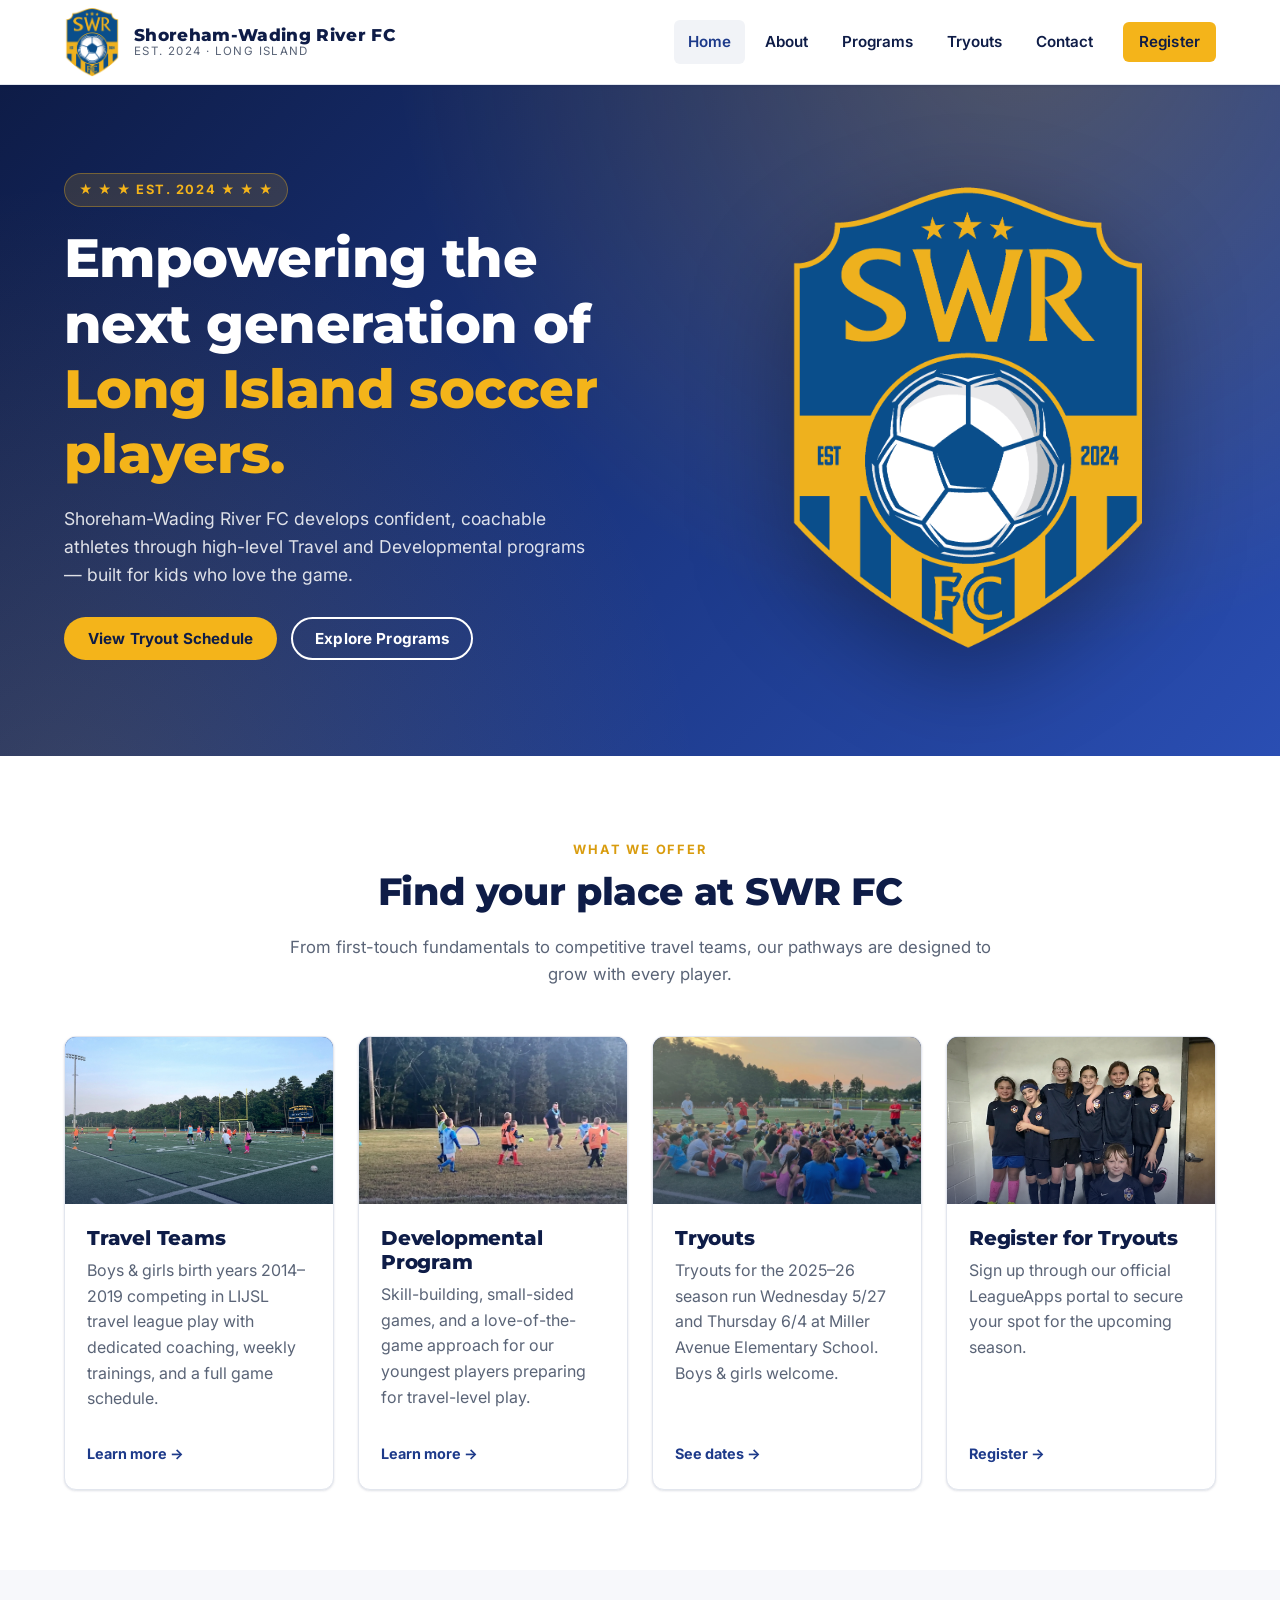
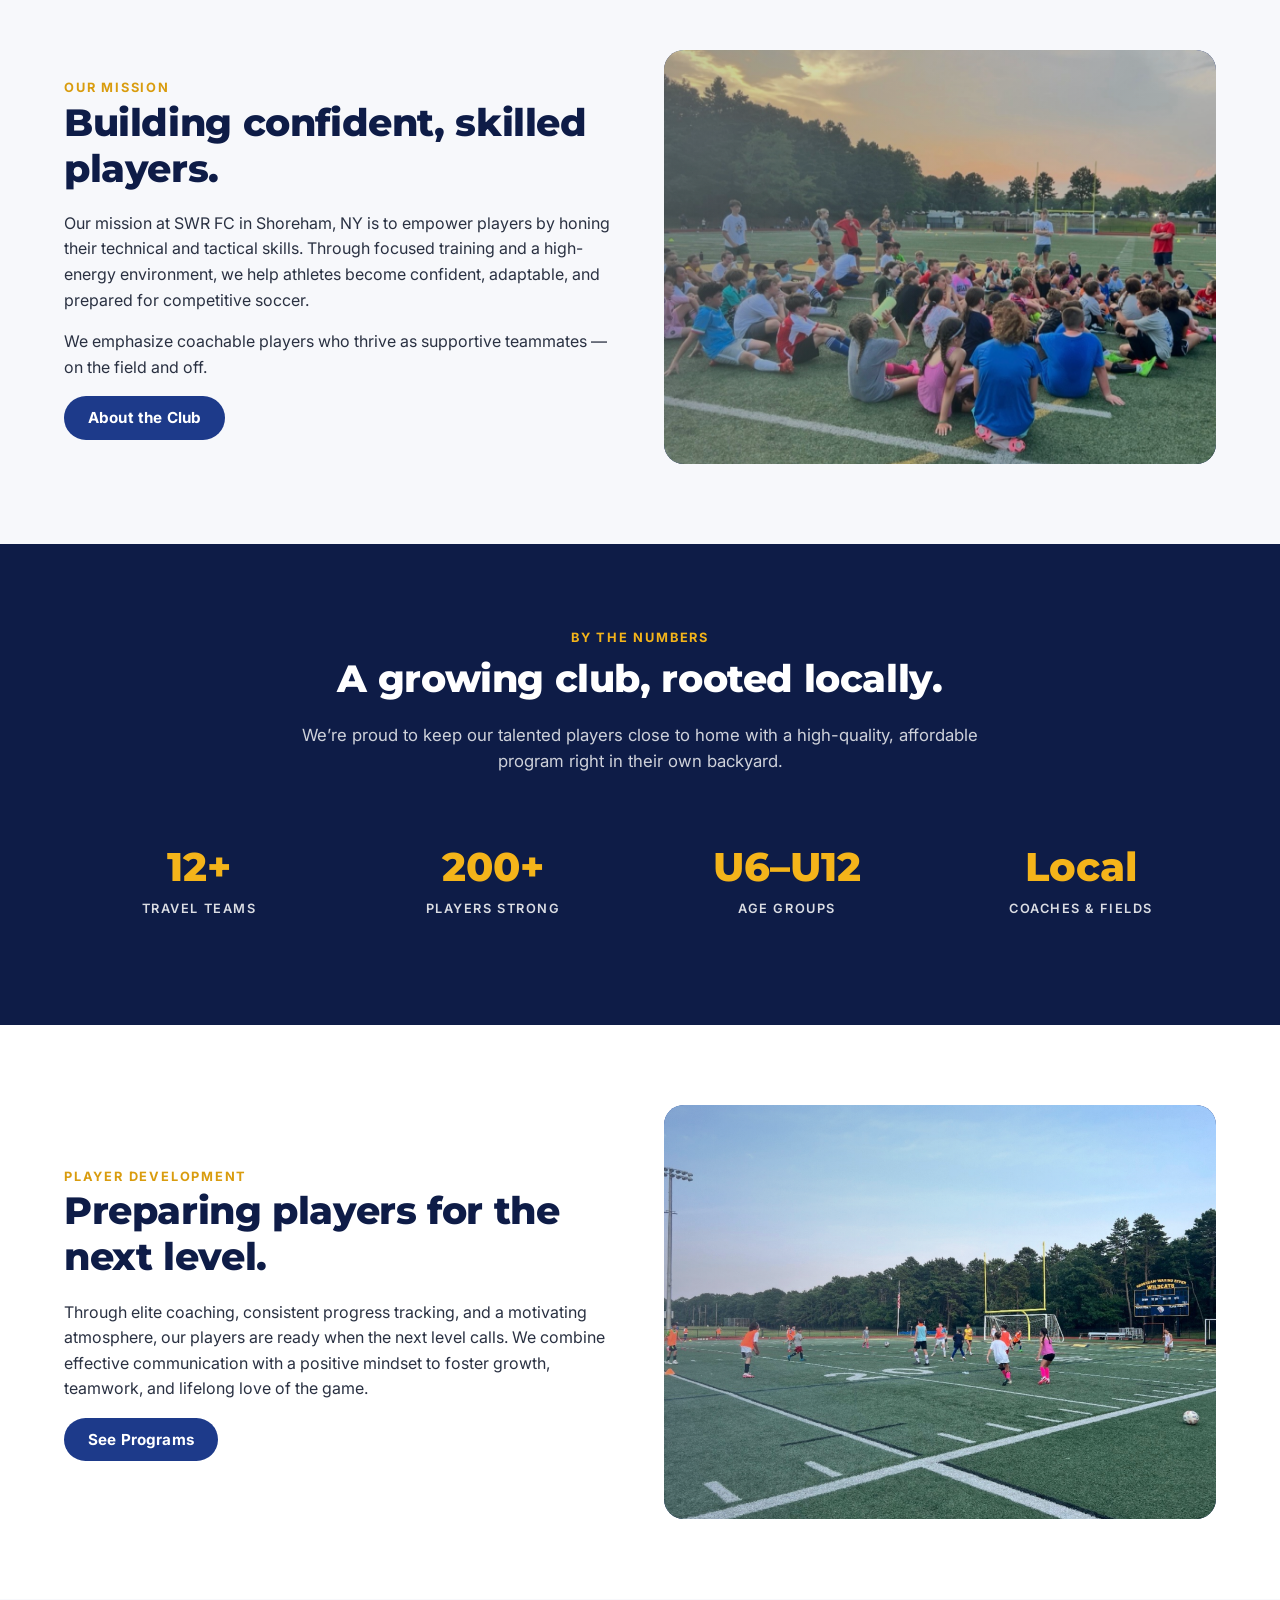
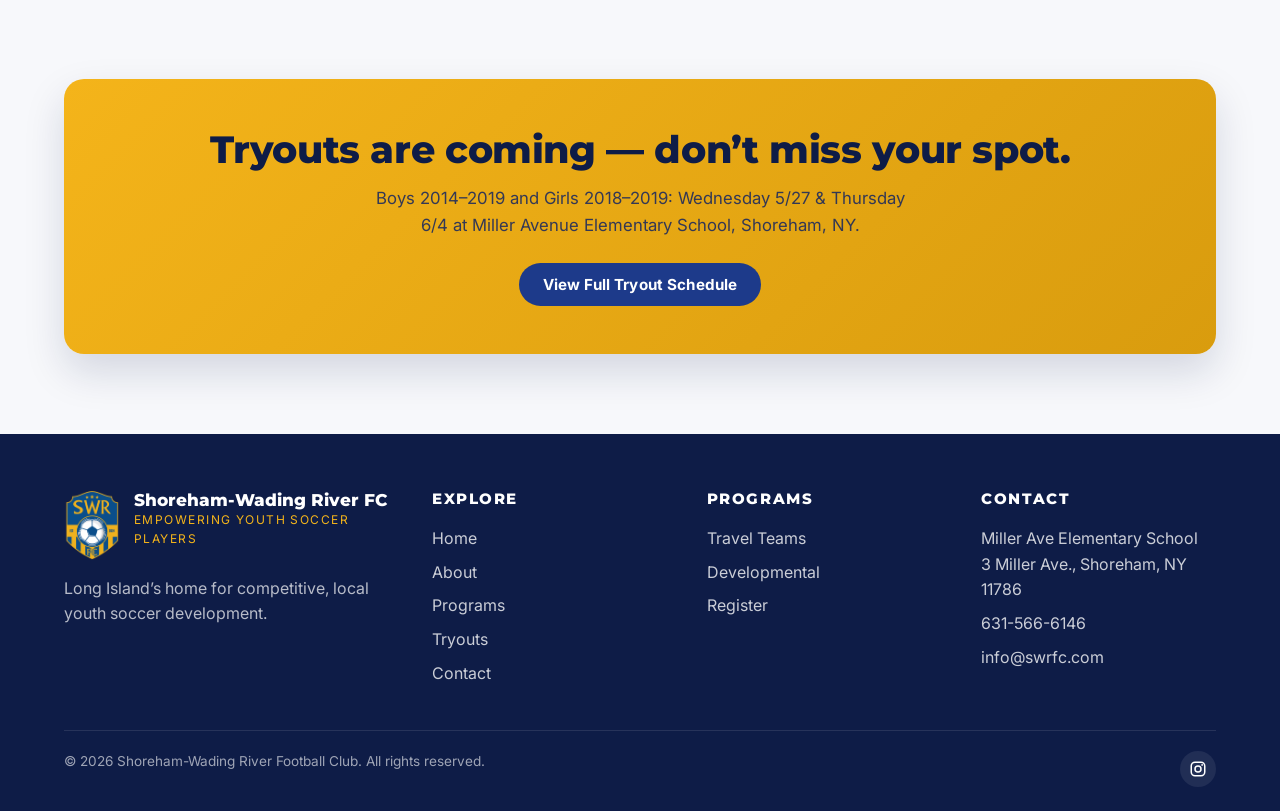
==== index.html @ 180220ec "Initial SWR FC website" ====
<!DOCTYPE html>
<html lang="en">
<head>
  <meta charset="UTF-8" />
  <meta name="viewport" content="width=device-width, initial-scale=1.0" />
  <title>Shoreham-Wading River FC | Long Island Youth Soccer Club</title>
  <meta name="description" content="Shoreham-Wading River Football Club develops travel and developmental youth soccer players on Long Island. Building confident, skilled athletes since 2024." />
  <meta name="theme-color" content="#1d3a8a" />

  <meta property="og:title" content="Shoreham-Wading River Football Club" />
  <meta property="og:description" content="Empowering youth soccer players through Travel and Developmental programs on Long Island." />
  <meta property="og:type" content="website" />
  <meta property="og:url" content="https://swrfc.com/" />
  <meta property="og:image" content="https://swrfc.com/images/swrfclogo.png" />

  <link rel="icon" type="image/png" href="images/swrfclogo.png" />
  <link rel="apple-touch-icon" href="images/swrfclogo.png" />

  <link rel="preconnect" href="https://fonts.googleapis.com" />
  <link rel="preconnect" href="https://fonts.gstatic.com" crossorigin />
  <link href="https://fonts.googleapis.com/css2?family=Inter:wght@400;500;600;700&family=Montserrat:wght@600;700;800&display=swap" rel="stylesheet" />

  <link rel="stylesheet" href="css/styles.css" />
</head>
<body>

  <header class="site-header">
    <div class="container header-inner">
      <a href="index.html" class="brand" aria-label="Shoreham-Wading River FC home">
        <img src="images/swrfclogo.png" alt="SWR FC crest" />
        <span class="brand-text">
          <span class="name">Shoreham-Wading River FC</span>
          <span class="tagline">Est. 2024 · Long Island</span>
        </span>
      </a>

      <button class="menu-toggle" aria-label="Toggle menu" aria-expanded="false" aria-controls="primary-nav">
        <svg viewBox="0 0 24 24" fill="none" stroke="currentColor" stroke-width="2.2" stroke-linecap="round"><path d="M4 6h16M4 12h16M4 18h16" /></svg>
      </button>

      <nav class="nav" id="primary-nav" aria-label="Primary">
        <a href="index.html">Home</a>
        <a href="about.html">About</a>
        <a href="programs.html">Programs</a>
        <a href="tryouts.html">Tryouts</a>
        <a href="contact.html">Contact</a>
        <a class="btn btn-primary" href="tryouts.html">Register</a>
      </nav>
    </div>
  </header>

  <main>

    <!-- HERO -->
    <section class="hero">
      <div class="container">
        <div class="hero-copy">
          <span class="hero-eyebrow">★ ★ ★  Est. 2024  ★ ★ ★</span>
          <h1>Empowering the next generation of <span>Long Island soccer players.</span></h1>
          <p class="lead">
            Shoreham-Wading River FC develops confident, coachable athletes through high-level Travel and Developmental programs &mdash; built for kids who love the game.
          </p>
          <div class="hero-cta">
            <a class="btn btn-primary" href="tryouts.html">View Tryout Schedule</a>
            <a class="btn btn-outline" href="programs.html">Explore Programs</a>
          </div>
        </div>
        <div class="hero-art">
          <img src="images/swrfclogo.png" alt="SWR FC crest" />
        </div>
      </div>
    </section>

    <!-- PROGRAM CARDS (futsal631-style category grid) -->
    <section class="section">
      <div class="container">
        <div class="section-head">
          <span class="eyebrow">What We Offer</span>
          <h2>Find your place at SWR FC</h2>
          <p>From first-touch fundamentals to competitive travel teams, our pathways are designed to grow with every player.</p>
        </div>

        <div class="cards">
          <article class="card">
            <a class="card-link" href="programs.html#travel">
              <div class="card-media card-media--photo">
                <span class="badge">Competitive</span>
                <img src="images/training_example.png" alt="SWR FC travel team scrimmage" />
              </div>
              <div class="card-body">
                <h3>Travel Teams</h3>
                <p>Boys &amp; girls birth years 2014–2019 competing in LIJSL travel league play with dedicated coaching, weekly trainings, and a full game schedule.</p>
                <span class="more">Learn more →</span>
              </div>
            </a>
          </article>

          <article class="card">
            <a class="card-link" href="programs.html#developmental">
              <div class="card-media card-media--photo">
                <span class="badge">Foundations</span>
                <img src="images/developmental_practice.png" alt="SWR FC young players practicing with their coach" />
              </div>
              <div class="card-body">
                <h3>Developmental Program</h3>
                <p>Skill-building, small-sided games, and a love-of-the-game approach for our youngest players preparing for travel-level play.</p>
                <span class="more">Learn more →</span>
              </div>
            </a>
          </article>

          <article class="card">
            <a class="card-link" href="tryouts.html">
              <div class="card-media card-media--photo">
                <span class="badge">2025–26</span>
                <img src="images/boys_travel.png" alt="SWR FC players gathered on the field at sunset" />
              </div>
              <div class="card-body">
                <h3>Tryouts</h3>
                <p>Tryouts for the 2025–26 season run Wednesday 5/27 and Thursday 6/4 at Miller Avenue Elementary School. Boys &amp; girls welcome.</p>
                <span class="more">See dates →</span>
              </div>
            </a>
          </article>

          <article class="card">
            <a class="card-link" href="tryouts.html">
              <div class="card-media card-media--photo">
                <span class="badge">Open Now</span>
                <img src="images/girls_travel.png" alt="SWR FC girls travel team" />
              </div>
              <div class="card-body">
                <h3>Register for Tryouts</h3>
                <p>Sign up through our official LeagueApps portal to secure your spot for the upcoming season.</p>
                <span class="more">Register →</span>
              </div>
            </a>
          </article>
        </div>
      </div>
    </section>

    <!-- MISSION -->
    <section class="section section--muted">
      <div class="container">
        <div class="split">
          <div>
            <span class="eyebrow" style="color: var(--gold-dark); font-weight: 700; letter-spacing: .14em; text-transform: uppercase; font-size: .8rem;">Our Mission</span>
            <h2>Building confident, skilled players.</h2>
            <p>
              Our mission at SWR FC in Shoreham, NY is to empower players by honing their technical and tactical skills. Through focused training and a high-energy environment, we help athletes become confident, adaptable, and prepared for competitive soccer.
            </p>
            <p>
              We emphasize coachable players who thrive as supportive teammates &mdash; on the field and off.
            </p>
            <a href="about.html" class="btn btn-secondary">About the Club</a>
          </div>
          <div class="split-figure split-figure--photo">
            <img src="images/boys_travel.png" alt="SWR FC players gathered for a team talk at sunset" />
          </div>
        </div>
      </div>
    </section>

    <!-- STATS BAND -->
    <section class="section section--dark">
      <div class="container">
        <div class="section-head">
          <span class="eyebrow">By the Numbers</span>
          <h2>A growing club, rooted locally.</h2>
          <p>We&rsquo;re proud to keep our talented players close to home with a high-quality, affordable program right in their own backyard.</p>
        </div>
        <div class="stats">
          <div class="stat"><span class="num">12+</span><span class="label">Travel Teams</span></div>
          <div class="stat"><span class="num">200+</span><span class="label">Players Strong</span></div>
          <div class="stat"><span class="num">U6–U12</span><span class="label">Age Groups</span></div>
          <div class="stat"><span class="num">Local</span><span class="label">Coaches &amp; Fields</span></div>
        </div>
      </div>
    </section>

    <!-- PREP / NEXT LEVEL -->
    <section class="section">
      <div class="container">
        <div class="split split--reverse">
          <div class="split-figure split-figure--photo">
            <img src="images/training_example.png" alt="SWR FC training session on the turf field" />
          </div>
          <div>
            <span class="eyebrow" style="color: var(--gold-dark); font-weight: 700; letter-spacing: .14em; text-transform: uppercase; font-size: .8rem;">Player Development</span>
            <h2>Preparing players for the next level.</h2>
            <p>
              Through elite coaching, consistent progress tracking, and a motivating atmosphere, our players are ready when the next level calls. We combine effective communication with a positive mindset to foster growth, teamwork, and lifelong love of the game.
            </p>
            <a href="programs.html" class="btn btn-secondary">See Programs</a>
          </div>
        </div>
      </div>
    </section>

    <!-- CTA BANNER -->
    <section class="section section--muted">
      <div class="container">
        <div class="cta-banner">
          <h2>Tryouts are coming &mdash; don&rsquo;t miss your spot.</h2>
          <p>Boys 2014–2019 and Girls 2018–2019: Wednesday 5/27 &amp; Thursday 6/4 at Miller Avenue Elementary School, Shoreham, NY.</p>
          <a href="tryouts.html" class="btn btn-secondary">View Full Tryout Schedule</a>
        </div>
      </div>
    </section>

  </main>

  <!-- FOOTER -->
  <footer class="site-footer">
    <div class="container">
      <div class="footer-grid">
        <div>
          <div class="footer-brand">
            <img src="images/swrfclogo.png" alt="SWR FC crest" />
            <div>
              <div class="name">Shoreham-Wading River FC</div>
              <div class="tagline">Empowering Youth Soccer Players</div>
            </div>
          </div>
          <p style="color: rgba(255,255,255,.7);">Long Island&rsquo;s home for competitive, local youth soccer development.</p>
        </div>

        <div>
          <h4>Explore</h4>
          <ul>
            <li><a href="index.html">Home</a></li>
            <li><a href="about.html">About</a></li>
            <li><a href="programs.html">Programs</a></li>
            <li><a href="tryouts.html">Tryouts</a></li>
            <li><a href="contact.html">Contact</a></li>
          </ul>
        </div>

        <div>
          <h4>Programs</h4>
          <ul>
            <li><a href="programs.html#travel">Travel Teams</a></li>
            <li><a href="programs.html#developmental">Developmental</a></li>
            <li><a href="tryouts.html">Register</a></li>
          </ul>
        </div>

        <div>
          <h4>Contact</h4>
          <ul>
            <li>Miller Ave Elementary School<br/>3 Miller Ave., Shoreham, NY 11786</li>
            <li><a href="tel:6315666146">631-566-6146</a></li>
            <li><a href="mailto:info@swrfc.com">info@swrfc.com</a></li>
          </ul>
        </div>
      </div>

      <div class="footer-bottom">
        <div>&copy; <span id="year">2025</span> Shoreham-Wading River Football Club. All rights reserved.</div>
        <div class="social-links">
          <a href="https://www.instagram.com/lifitnessandtraining" aria-label="Instagram" target="_blank" rel="noopener">
            <svg width="18" height="18" viewBox="0 0 24 24" fill="none" stroke="currentColor" stroke-width="2"><rect x="3" y="3" width="18" height="18" rx="5"/><circle cx="12" cy="12" r="4"/><circle cx="17.5" cy="6.5" r="1.2" fill="currentColor" stroke="none"/></svg>
          </a>
        </div>
      </div>
    </div>
  </footer>

  <script src="js/main.js"></script>
  <script>document.getElementById('year').textContent = new Date().getFullYear();</script>
</body>
</html>
---- css/styles.css ----
/* ==========================================================================
   SWR FC — Stylesheet
   Color palette pulled from club crest:
   - Navy: #1d3a8a
   - Gold: #f4b41a
   ========================================================================== */

:root {
  --navy: #1d3a8a;
  --navy-dark: #142560;
  --navy-deep: #0e1c47;
  --gold: #f4b41a;
  --gold-dark: #d99c0e;
  --white: #ffffff;
  --offwhite: #f7f8fb;
  --gray-100: #f1f3f7;
  --gray-200: #e2e6ee;
  --gray-400: #9aa3b2;
  --gray-600: #5a6477;
  --gray-800: #2a3142;
  --text: #1c2333;

  --radius-sm: 6px;
  --radius: 12px;
  --radius-lg: 20px;

  --shadow-sm: 0 1px 2px rgba(14, 28, 71, 0.06), 0 1px 3px rgba(14, 28, 71, 0.08);
  --shadow: 0 6px 18px rgba(14, 28, 71, 0.08), 0 2px 6px rgba(14, 28, 71, 0.05);
  --shadow-lg: 0 18px 40px rgba(14, 28, 71, 0.15);

  --container: 1200px;
  --header-h: 84px;

  --font-sans: 'Inter', 'Segoe UI', -apple-system, BlinkMacSystemFont, Roboto, Helvetica, Arial, sans-serif;
  --font-display: 'Montserrat', 'Inter', 'Segoe UI', sans-serif;
}

/* Reset */
*, *::before, *::after { box-sizing: border-box; }
html { -webkit-text-size-adjust: 100%; scroll-behavior: smooth; }
body {
  margin: 0;
  font-family: var(--font-sans);
  font-size: 16px;
  line-height: 1.6;
  color: var(--text);
  background: var(--white);
  -webkit-font-smoothing: antialiased;
  -moz-osx-font-smoothing: grayscale;
}
img { max-width: 100%; height: auto; display: block; }
a { color: var(--navy); text-decoration: none; transition: color .15s ease; }
a:hover { color: var(--gold-dark); }
button { font: inherit; cursor: pointer; }

h1, h2, h3, h4 {
  font-family: var(--font-display);
  color: var(--navy-deep);
  line-height: 1.2;
  margin: 0 0 .5em;
  font-weight: 800;
  letter-spacing: -.01em;
}
h1 { font-size: clamp(2rem, 4.6vw, 3.4rem); }
h2 { font-size: clamp(1.6rem, 3.2vw, 2.4rem); }
h3 { font-size: 1.25rem; }
p  { margin: 0 0 1em; color: var(--gray-800); }

.container {
  width: 100%;
  max-width: var(--container);
  margin: 0 auto;
  padding: 0 24px;
}

/* ==========================================================================
   Header / nav
   ========================================================================== */
.site-header {
  position: sticky;
  top: 0;
  z-index: 50;
  background: var(--white);
  border-bottom: 1px solid var(--gray-200);
  box-shadow: var(--shadow-sm);
}
.header-inner {
  display: flex;
  align-items: center;
  justify-content: space-between;
  height: var(--header-h);
  gap: 24px;
}
.brand {
  display: flex;
  align-items: center;
  gap: 14px;
  text-decoration: none;
  color: var(--navy-deep);
}
.brand img { width: 56px; height: auto; }
.brand-text { display: flex; flex-direction: column; line-height: 1.1; }
.brand-text .name { font-family: var(--font-display); font-weight: 800; font-size: 1.05rem; color: var(--navy-deep); letter-spacing: .02em; }
.brand-text .tagline { font-size: .72rem; color: var(--gray-600); text-transform: uppercase; letter-spacing: .12em; }

.nav {
  display: flex;
  align-items: center;
  gap: 6px;
}
.nav a {
  display: inline-flex;
  align-items: center;
  padding: 10px 14px;
  font-weight: 600;
  font-size: .95rem;
  color: var(--navy-deep);
  border-radius: var(--radius-sm);
  transition: background .15s ease, color .15s ease;
}
.nav a:hover, .nav a.active { background: var(--gray-100); color: var(--navy); }
.nav .btn { margin-left: 10px; }

.menu-toggle {
  display: none;
  background: transparent;
  border: 0;
  width: 44px;
  height: 44px;
  align-items: center;
  justify-content: center;
  color: var(--navy-deep);
}
.menu-toggle svg { width: 26px; height: 26px; }

@media (max-width: 900px) {
  .nav {
    position: fixed;
    inset: var(--header-h) 0 auto 0;
    flex-direction: column;
    align-items: stretch;
    gap: 0;
    background: var(--white);
    border-bottom: 1px solid var(--gray-200);
    padding: 8px 16px 18px;
    transform: translateY(-110%);
    transition: transform .25s ease;
    box-shadow: var(--shadow);
  }
  .nav.open { transform: translateY(0); }
  .nav a { padding: 14px 12px; border-radius: 8px; }
  .nav a + a { border-top: 1px solid var(--gray-100); }
  .nav .btn { margin: 12px 0 0; text-align: center; justify-content: center; }
  .menu-toggle { display: inline-flex; }
}

/* ==========================================================================
   Buttons
   ========================================================================== */
.btn {
  display: inline-flex;
  align-items: center;
  justify-content: center;
  gap: 8px;
  padding: 12px 22px;
  border-radius: 999px;
  font-weight: 700;
  font-size: .95rem;
  letter-spacing: .01em;
  text-decoration: none;
  border: 2px solid transparent;
  transition: transform .15s ease, background .15s ease, color .15s ease, border-color .15s ease, box-shadow .15s ease;
  cursor: pointer;
  line-height: 1;
}
.btn-primary { background: var(--gold); color: var(--navy-deep); }
.btn-primary:hover { background: var(--gold-dark); color: var(--navy-deep); transform: translateY(-1px); box-shadow: var(--shadow); }
.btn-secondary { background: var(--navy); color: var(--white); }
.btn-secondary:hover { background: var(--navy-dark); color: var(--white); transform: translateY(-1px); box-shadow: var(--shadow); }
.btn-outline { border-color: var(--white); color: var(--white); background: transparent; }
.btn-outline:hover { background: var(--white); color: var(--navy-deep); }
.btn-ghost { background: transparent; color: var(--navy); border-color: var(--gray-200); }
.btn-ghost:hover { border-color: var(--navy); }

/* ==========================================================================
   Hero
   ========================================================================== */
.hero {
  position: relative;
  background: linear-gradient(135deg, var(--navy-deep) 0%, var(--navy) 60%, #2a4eb3 100%);
  color: var(--white);
  overflow: hidden;
  padding: 88px 0 96px;
  isolation: isolate;
}
.hero::before {
  content: "";
  position: absolute;
  inset: 0;
  background:
    radial-gradient(circle at 80% -10%, rgba(244, 180, 26, .25), transparent 50%),
    radial-gradient(circle at 5% 110%, rgba(244, 180, 26, .15), transparent 45%);
  pointer-events: none;
  z-index: -1;
}
.hero .container { position: relative; display: grid; grid-template-columns: 1.2fr 1fr; gap: 56px; align-items: center; }
.hero-eyebrow {
  display: inline-flex;
  align-items: center;
  gap: 8px;
  padding: 6px 14px;
  background: rgba(244, 180, 26, .15);
  color: var(--gold);
  border: 1px solid rgba(244, 180, 26, .35);
  border-radius: 999px;
  font-size: .8rem;
  font-weight: 700;
  letter-spacing: .12em;
  text-transform: uppercase;
  margin-bottom: 18px;
}
.hero h1 { color: var(--white); margin-bottom: 18px; }
.hero h1 span { color: var(--gold); }
.hero p.lead { color: rgba(255,255,255,.85); font-size: 1.1rem; max-width: 540px; margin-bottom: 28px; }
.hero-cta { display: flex; gap: 14px; flex-wrap: wrap; }
.hero-art {
  display: flex;
  align-items: center;
  justify-content: center;
}
.hero-art img {
  width: 100%;
  max-width: 380px;
  filter: drop-shadow(0 30px 50px rgba(0,0,0,.35));
  animation: float 6s ease-in-out infinite;
}
@keyframes float { 0%,100% { transform: translateY(-6px); } 50% { transform: translateY(8px); } }

@media (max-width: 800px) {
  .hero { padding: 64px 0 72px; }
  .hero .container { grid-template-columns: 1fr; text-align: center; gap: 32px; }
  .hero-cta { justify-content: center; }
  .hero p.lead { margin-left: auto; margin-right: auto; }
  .hero-art img { max-width: 240px; margin: 0 auto; }
}

/* ==========================================================================
   Sections + utility
   ========================================================================== */
.section { padding: 80px 0; }
.section--muted { background: var(--offwhite); }
.section--dark { background: var(--navy-deep); color: var(--white); }
.section--dark h2, .section--dark h3 { color: var(--white); }
.section--dark p { color: rgba(255,255,255,.85); }

.section-head { text-align: center; max-width: 720px; margin: 0 auto 48px; }
.section-head .eyebrow {
  display: inline-block;
  font-size: .8rem;
  font-weight: 700;
  letter-spacing: .14em;
  text-transform: uppercase;
  color: var(--gold-dark);
  margin-bottom: 8px;
}
.section--dark .section-head .eyebrow { color: var(--gold); }
.section-head p { color: var(--gray-600); font-size: 1.05rem; }
.section--dark .section-head p { color: rgba(255,255,255,.8); }

/* ==========================================================================
   Card grid (futsal-style category cards)
   ========================================================================== */
.cards {
  display: grid;
  grid-template-columns: repeat(auto-fit, minmax(260px, 1fr));
  gap: 24px;
}
.card {
  background: var(--white);
  border-radius: var(--radius);
  overflow: hidden;
  box-shadow: var(--shadow-sm);
  border: 1px solid var(--gray-200);
  display: flex;
  flex-direction: column;
  transition: transform .2s ease, box-shadow .2s ease, border-color .2s ease;
}
.card:hover { transform: translateY(-4px); box-shadow: var(--shadow); border-color: var(--gold); }
.card a.card-link { display: flex; flex-direction: column; height: 100%; color: inherit; }
.card-media {
  aspect-ratio: 16/10;
  background: linear-gradient(135deg, var(--navy) 0%, var(--navy-dark) 100%);
  position: relative;
  overflow: hidden;
  display: flex;
  align-items: center;
  justify-content: center;
}
.card-media::after {
  content: "";
  position: absolute;
  inset: 0;
  background: radial-gradient(circle at top right, rgba(244,180,26,.25), transparent 60%);
}
.card-media .badge {
  position: absolute;
  top: 14px;
  left: 14px;
  background: var(--gold);
  color: var(--navy-deep);
  font-weight: 700;
  font-size: .75rem;
  letter-spacing: .08em;
  text-transform: uppercase;
  padding: 5px 11px;
  border-radius: 999px;
}
.card-media .icon {
  font-size: 4rem;
  position: relative;
  z-index: 1;
}
.card-media img { width: 60%; max-height: 80%; object-fit: contain; position: relative; z-index: 1; }

/* When the card-media holds a real photo, let it fill the frame */
.card-media.card-media--photo { padding: 0; }
.card-media.card-media--photo::after { background: linear-gradient(to top, rgba(14,28,71,.55) 0%, rgba(14,28,71,0) 45%); }
.card-media.card-media--photo img {
  width: 100%;
  height: 100%;
  max-height: none;
  object-fit: cover;
  position: absolute;
  inset: 0;
  z-index: 0;
}
.card-body { padding: 22px 22px 24px; flex: 1; display: flex; flex-direction: column; }
.card-body h3 { color: var(--navy-deep); margin-bottom: 8px; }
.card-body p { color: var(--gray-600); flex: 1; }
.card-body .more {
  margin-top: 14px;
  display: inline-flex;
  align-items: center;
  gap: 6px;
  color: var(--navy);
  font-weight: 700;
  font-size: .9rem;
}
.card:hover .more { color: var(--gold-dark); }

/* ==========================================================================
   Mission / two-up content
   ========================================================================== */
.split {
  display: grid;
  grid-template-columns: 1fr 1fr;
  gap: 48px;
  align-items: center;
}
.split--reverse > :first-child { order: 2; }
.split-figure {
  background: linear-gradient(135deg, var(--navy) 0%, var(--navy-dark) 100%);
  border-radius: var(--radius-lg);
  padding: 40px;
  display: flex;
  align-items: center;
  justify-content: center;
  aspect-ratio: 4/3;
  position: relative;
  overflow: hidden;
}
.split-figure::after {
  content: "";
  position: absolute;
  inset: 0;
  background: radial-gradient(circle at 20% 20%, rgba(244,180,26,.25), transparent 55%);
}
.split-figure img { width: 60%; max-width: 240px; position: relative; z-index: 1; filter: drop-shadow(0 18px 30px rgba(0,0,0,.35)); }

/* Photo-mode split-figure: photo fills the frame edge-to-edge */
.split-figure.split-figure--photo { padding: 0; aspect-ratio: 4/3; }
.split-figure.split-figure--photo::after { background: linear-gradient(135deg, rgba(14,28,71,.25) 0%, rgba(14,28,71,0) 60%); }
.split-figure.split-figure--photo img {
  width: 100%;
  height: 100%;
  max-width: none;
  object-fit: cover;
  position: absolute;
  inset: 0;
  z-index: 0;
  filter: none;
}
@media (max-width: 800px) {
  .split { grid-template-columns: 1fr; gap: 28px; }
  .split--reverse > :first-child { order: 0; }
  .split-figure { aspect-ratio: 16/10; }
}

/* ==========================================================================
   Stats
   ========================================================================== */
.stats {
  display: grid;
  grid-template-columns: repeat(auto-fit, minmax(180px, 1fr));
  gap: 24px;
  text-align: center;
}
.stat { padding: 24px; }
.stat .num { font-family: var(--font-display); font-size: 2.5rem; font-weight: 800; color: var(--gold); display: block; line-height: 1; margin-bottom: 8px; }
.stat .label { color: rgba(255,255,255,.85); font-weight: 600; text-transform: uppercase; letter-spacing: .12em; font-size: .8rem; }

/* ==========================================================================
   Tryouts table / blocks
   ========================================================================== */
.tryout-grid {
  display: grid;
  grid-template-columns: repeat(auto-fit, minmax(280px, 1fr));
  gap: 20px;
}
.tryout-card {
  background: var(--white);
  border: 1px solid var(--gray-200);
  border-radius: var(--radius);
  padding: 26px;
  box-shadow: var(--shadow-sm);
  border-top: 5px solid var(--gold);
}
.tryout-card h3 { color: var(--navy-deep); margin-bottom: 6px; }
.tryout-card .age { color: var(--gray-600); font-weight: 600; margin-bottom: 16px; }
.tryout-card ul { list-style: none; padding: 0; margin: 0 0 16px; }
.tryout-card li {
  display: flex;
  justify-content: space-between;
  gap: 12px;
  padding: 10px 0;
  border-bottom: 1px solid var(--gray-100);
  font-size: .95rem;
}
.tryout-card li:last-child { border-bottom: 0; }
.tryout-card li .label { color: var(--gray-600); font-weight: 600; }
.tryout-card li .value { color: var(--navy-deep); font-weight: 700; }

.info-banner {
  background: var(--navy);
  color: var(--white);
  border-radius: var(--radius);
  padding: 28px 32px;
  display: grid;
  grid-template-columns: repeat(auto-fit, minmax(220px, 1fr));
  gap: 20px;
  align-items: center;
  box-shadow: var(--shadow);
}
.info-banner .info-item { display: flex; flex-direction: column; gap: 4px; }
.info-banner .info-item .label { color: var(--gold); font-size: .75rem; font-weight: 700; letter-spacing: .14em; text-transform: uppercase; }
.info-banner .info-item .value { color: var(--white); font-weight: 600; font-size: 1rem; }
.info-banner .info-item a { color: var(--white); text-decoration: underline; text-underline-offset: 3px; }

/* ==========================================================================
   Tryout registration cards (Boys / Girls)
   ========================================================================== */
.register-grid {
  display: grid;
  grid-template-columns: repeat(auto-fit, minmax(320px, 1fr));
  gap: 28px;
  max-width: 900px;
  margin: 0 auto;
}
.register-card {
  background: var(--white);
  border-radius: var(--radius-lg);
  padding: 36px 32px;
  border: 1px solid var(--gray-200);
  box-shadow: var(--shadow);
  display: flex;
  flex-direction: column;
  border-top: 6px solid var(--gold);
  transition: transform .2s ease, box-shadow .2s ease;
}
.register-card:hover { transform: translateY(-4px); box-shadow: var(--shadow-lg); }
.register-card--girls { border-top-color: var(--navy); }
.register-card-top { margin-bottom: 18px; }
.register-card h3 { color: var(--navy-deep); margin-bottom: 8px; font-size: 1.5rem; }
.register-card p { color: var(--gray-600); margin: 0; }
.register-badge {
  display: inline-block;
  background: var(--gold);
  color: var(--navy-deep);
  font-weight: 800;
  font-size: .72rem;
  letter-spacing: .14em;
  text-transform: uppercase;
  padding: 5px 12px;
  border-radius: 999px;
  margin-bottom: 12px;
}
.register-card--girls .register-badge { background: var(--navy); color: var(--white); }
.register-meta { list-style: none; padding: 0; margin: 0 0 24px; }
.register-meta li {
  display: flex;
  justify-content: space-between;
  align-items: center;
  gap: 12px;
  padding: 10px 0;
  border-bottom: 1px solid var(--gray-100);
  font-size: .95rem;
}
.register-meta li:last-child { border-bottom: 0; }
.register-meta li span { color: var(--gray-600); font-weight: 600; }
.register-meta li strong { color: var(--navy-deep); font-weight: 700; }
.register-cta { margin-top: auto; justify-content: center; padding: 14px 24px; font-size: 1rem; }

/* ==========================================================================
   Age chips (informational age-group pills)
   ========================================================================== */
.age-group-grid {
  display: grid;
  grid-template-columns: repeat(auto-fill, minmax(140px, 1fr));
  gap: 16px;
  max-width: 900px;
  margin: 0 auto;
}
.age-chip {
  background: var(--white);
  border: 1px solid var(--gray-200);
  border-left: 4px solid var(--gold);
  border-radius: var(--radius);
  padding: 18px 20px;
  display: flex;
  flex-direction: column;
  gap: 2px;
  box-shadow: var(--shadow-sm);
}
.age-chip span {
  color: var(--gold-dark);
  font-size: .72rem;
  font-weight: 700;
  letter-spacing: .14em;
  text-transform: uppercase;
}
.age-chip strong {
  color: var(--navy-deep);
  font-family: var(--font-display);
  font-size: 1.5rem;
  font-weight: 800;
  line-height: 1;
}
.age-chip--girls { border-left-color: var(--navy); }
.age-chip--girls span { color: var(--navy); }

/* ==========================================================================
   Page header (for inner pages)
   ========================================================================== */
.page-header {
  background: linear-gradient(135deg, var(--navy-deep) 0%, var(--navy) 100%);
  color: var(--white);
  padding: 72px 0 56px;
  position: relative;
  overflow: hidden;
  isolation: isolate;
}
.page-header::before {
  content: "";
  position: absolute;
  inset: 0;
  background: radial-gradient(circle at 90% 0%, rgba(244,180,26,.25), transparent 50%);
  z-index: -1;
}
.page-header .container { max-width: 880px; text-align: center; }
.page-header h1 { color: var(--white); margin-bottom: 12px; }
.page-header p { color: rgba(255,255,255,.85); font-size: 1.1rem; }

/* ==========================================================================
   Pricing/program detail
   ========================================================================== */
.program-list {
  display: grid;
  grid-template-columns: repeat(auto-fit, minmax(300px, 1fr));
  gap: 24px;
}
.program {
  background: var(--white);
  border: 1px solid var(--gray-200);
  border-radius: var(--radius);
  padding: 32px;
  box-shadow: var(--shadow-sm);
  transition: transform .2s ease, box-shadow .2s ease;
  display: flex;
  flex-direction: column;
}
.program:hover { transform: translateY(-4px); box-shadow: var(--shadow); }
.program .tag {
  align-self: flex-start;
  background: var(--gold);
  color: var(--navy-deep);
  font-weight: 700;
  font-size: .7rem;
  letter-spacing: .12em;
  text-transform: uppercase;
  padding: 5px 11px;
  border-radius: 999px;
  margin-bottom: 16px;
}
.program h3 { color: var(--navy-deep); margin-bottom: 8px; }
.program .price { font-family: var(--font-display); color: var(--navy); font-size: 1.6rem; font-weight: 800; margin: 6px 0 12px; }
.program ul { list-style: none; padding: 0; margin: 0 0 22px; }
.program ul li { padding: 8px 0 8px 28px; position: relative; color: var(--gray-800); }
.program ul li::before {
  content: "✓";
  position: absolute;
  left: 0;
  top: 8px;
  width: 20px;
  height: 20px;
  background: var(--gold);
  color: var(--navy-deep);
  border-radius: 50%;
  display: flex;
  align-items: center;
  justify-content: center;
  font-weight: 800;
  font-size: .75rem;
  line-height: 1;
}
.program .btn { margin-top: auto; align-self: stretch; }

/* ==========================================================================
   CTA banner
   ========================================================================== */
.cta-banner {
  background: linear-gradient(135deg, var(--gold) 0%, var(--gold-dark) 100%);
  color: var(--navy-deep);
  border-radius: var(--radius-lg);
  padding: 48px;
  text-align: center;
  box-shadow: var(--shadow-lg);
}
.cta-banner h2 { color: var(--navy-deep); margin-bottom: 12px; }
.cta-banner p { color: rgba(20, 37, 96, .85); max-width: 560px; margin: 0 auto 24px; font-size: 1.05rem; }

/* ==========================================================================
   Contact form
   ========================================================================== */
.contact-grid { display: grid; grid-template-columns: 1.1fr 1fr; gap: 48px; }
.form-row { display: grid; grid-template-columns: 1fr 1fr; gap: 16px; }
.form-group { margin-bottom: 16px; }
.form-group label { display: block; font-weight: 700; margin-bottom: 6px; color: var(--navy-deep); font-size: .9rem; }
.form-group input, .form-group select, .form-group textarea {
  width: 100%;
  padding: 12px 14px;
  border: 1px solid var(--gray-200);
  border-radius: 8px;
  font: inherit;
  background: var(--white);
  color: var(--text);
  transition: border-color .15s ease, box-shadow .15s ease;
}
.form-group input:focus, .form-group select:focus, .form-group textarea:focus {
  outline: 0;
  border-color: var(--navy);
  box-shadow: 0 0 0 3px rgba(29, 58, 138, .15);
}
.form-group textarea { resize: vertical; min-height: 120px; }
@media (max-width: 800px) {
  .contact-grid { grid-template-columns: 1fr; gap: 32px; }
  .form-row { grid-template-columns: 1fr; }
}

.contact-info { background: var(--offwhite); border-radius: var(--radius); padding: 32px; border: 1px solid var(--gray-200); }
.contact-info h3 { color: var(--navy-deep); margin-bottom: 18px; }
.contact-info ul { list-style: none; padding: 0; margin: 0; }
.contact-info li { display: flex; gap: 14px; padding: 14px 0; border-bottom: 1px solid var(--gray-200); }
.contact-info li:last-child { border-bottom: 0; }
.contact-info .ic {
  width: 38px;
  height: 38px;
  border-radius: 50%;
  background: var(--navy);
  color: var(--gold);
  display: flex;
  align-items: center;
  justify-content: center;
  flex-shrink: 0;
  font-size: 1.1rem;
}
.contact-info .ic-label { color: var(--gray-600); font-size: .8rem; font-weight: 700; letter-spacing: .1em; text-transform: uppercase; }
.contact-info .ic-value { color: var(--navy-deep); font-weight: 600; }

/* ==========================================================================
   Footer
   ========================================================================== */
.site-footer {
  background: var(--navy-deep);
  color: rgba(255,255,255,.78);
  padding: 56px 0 24px;
  margin-top: 0;
}
.footer-grid {
  display: grid;
  grid-template-columns: 1.4fr 1fr 1fr 1fr;
  gap: 40px;
  margin-bottom: 40px;
}
.footer-brand { display: flex; gap: 14px; align-items: flex-start; margin-bottom: 16px; }
.footer-brand img { width: 56px; }
.footer-brand .name { font-family: var(--font-display); color: var(--white); font-weight: 800; font-size: 1.05rem; line-height: 1.2; }
.footer-brand .tagline { color: var(--gold); font-size: .75rem; text-transform: uppercase; letter-spacing: .12em; }
.site-footer h4 { color: var(--white); font-size: .95rem; margin-bottom: 14px; text-transform: uppercase; letter-spacing: .1em; }
.site-footer ul { list-style: none; padding: 0; margin: 0; }
.site-footer li { padding: 4px 0; }
.site-footer a { color: rgba(255,255,255,.78); }
.site-footer a:hover { color: var(--gold); }
.footer-bottom {
  border-top: 1px solid rgba(255,255,255,.1);
  padding-top: 20px;
  display: flex;
  justify-content: space-between;
  gap: 16px;
  flex-wrap: wrap;
  font-size: .85rem;
  color: rgba(255,255,255,.6);
}
.social-links { display: flex; gap: 10px; }
.social-links a {
  width: 36px; height: 36px;
  border-radius: 50%;
  background: rgba(255,255,255,.08);
  display: inline-flex;
  align-items: center;
  justify-content: center;
  color: var(--white);
  transition: background .15s ease, color .15s ease, transform .15s ease;
}
.social-links a:hover { background: var(--gold); color: var(--navy-deep); transform: translateY(-2px); }

@media (max-width: 800px) {
  .footer-grid { grid-template-columns: 1fr 1fr; gap: 28px; }
}
@media (max-width: 500px) {
  .footer-grid { grid-template-columns: 1fr; }
  .footer-bottom { flex-direction: column; align-items: flex-start; }
}
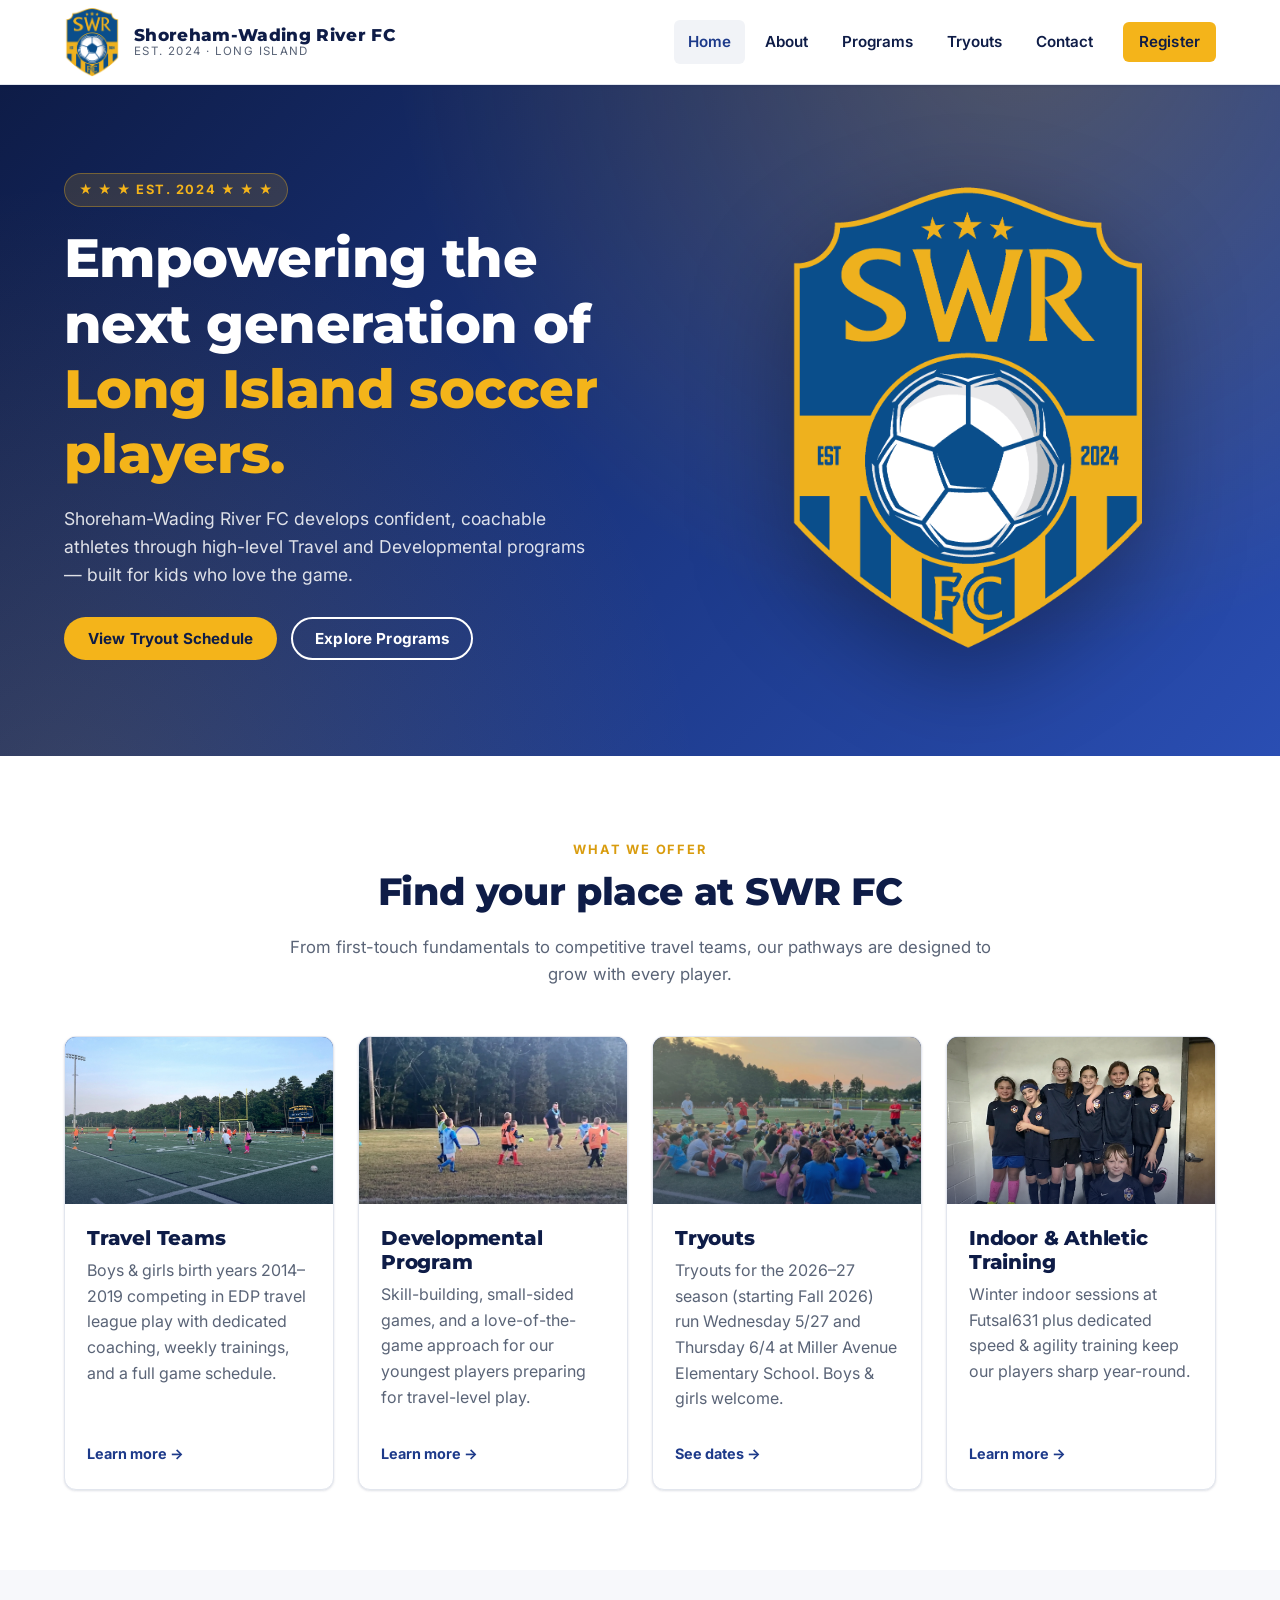
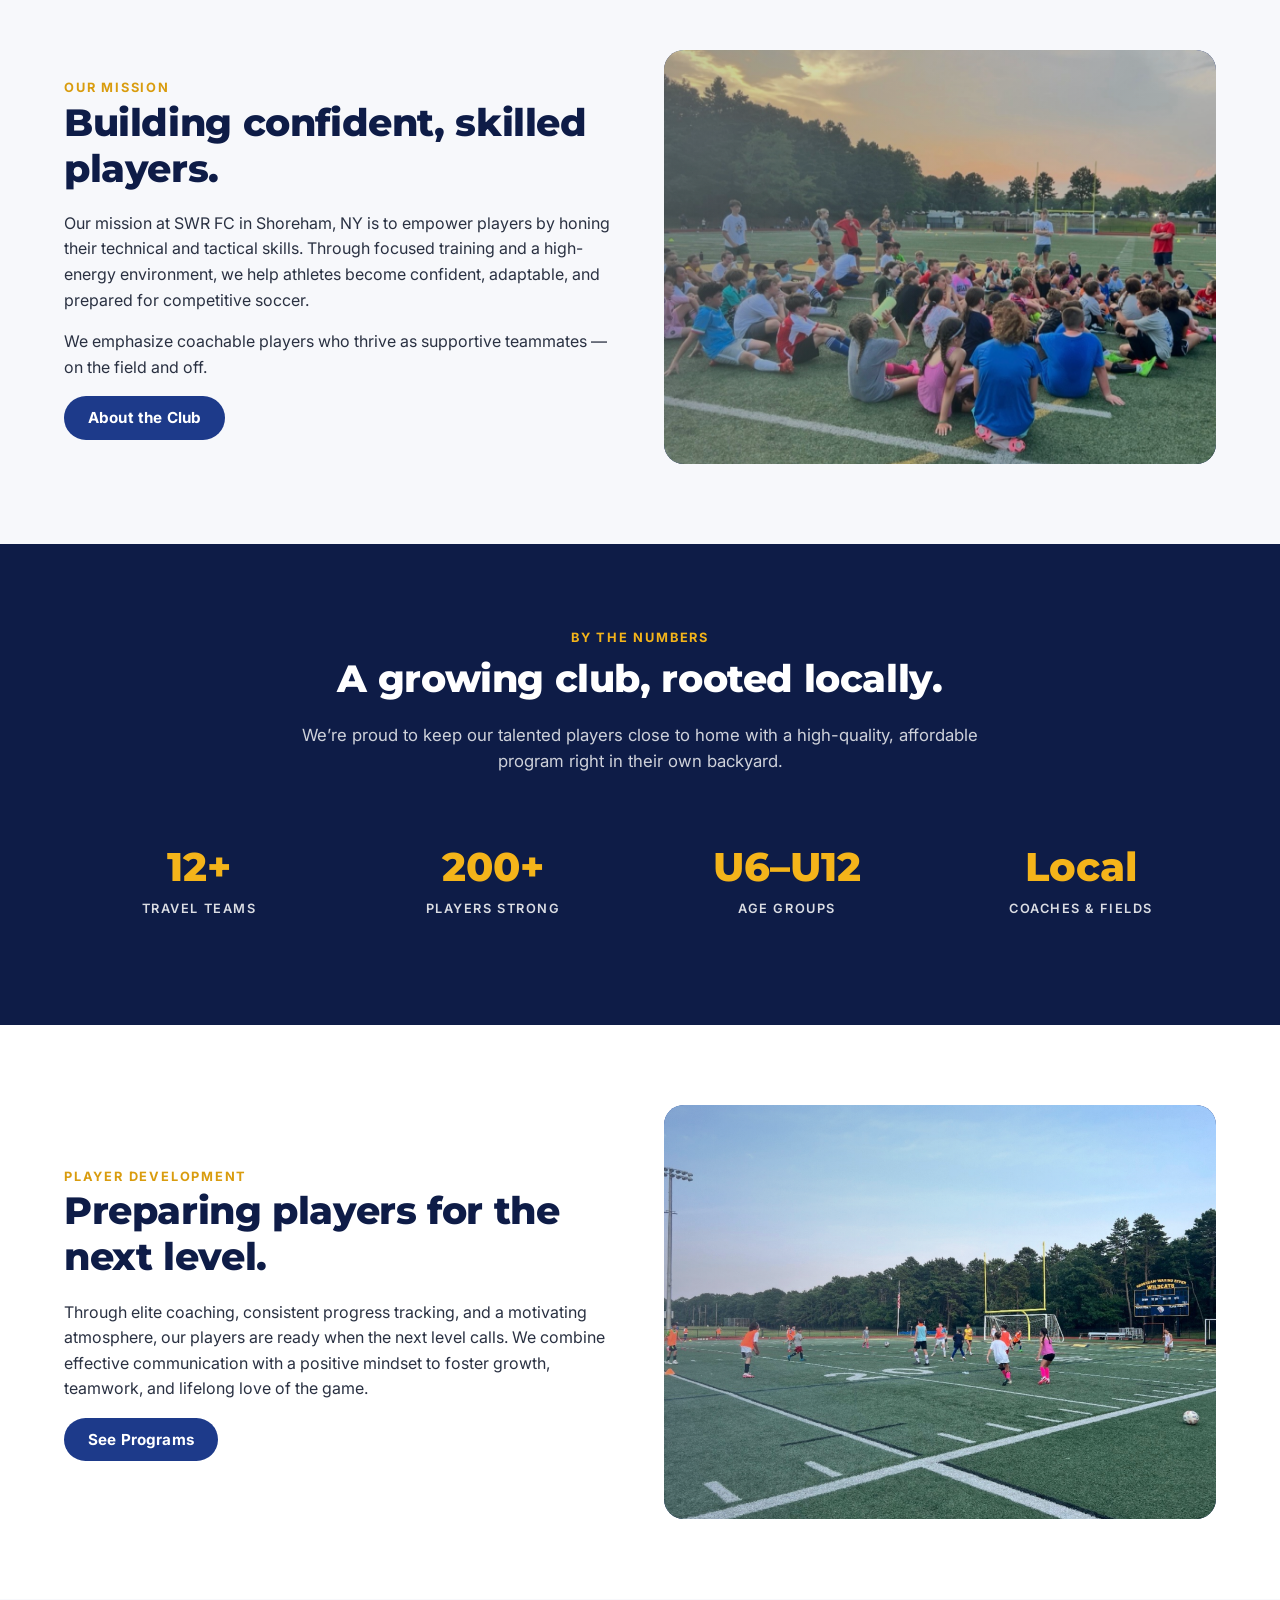
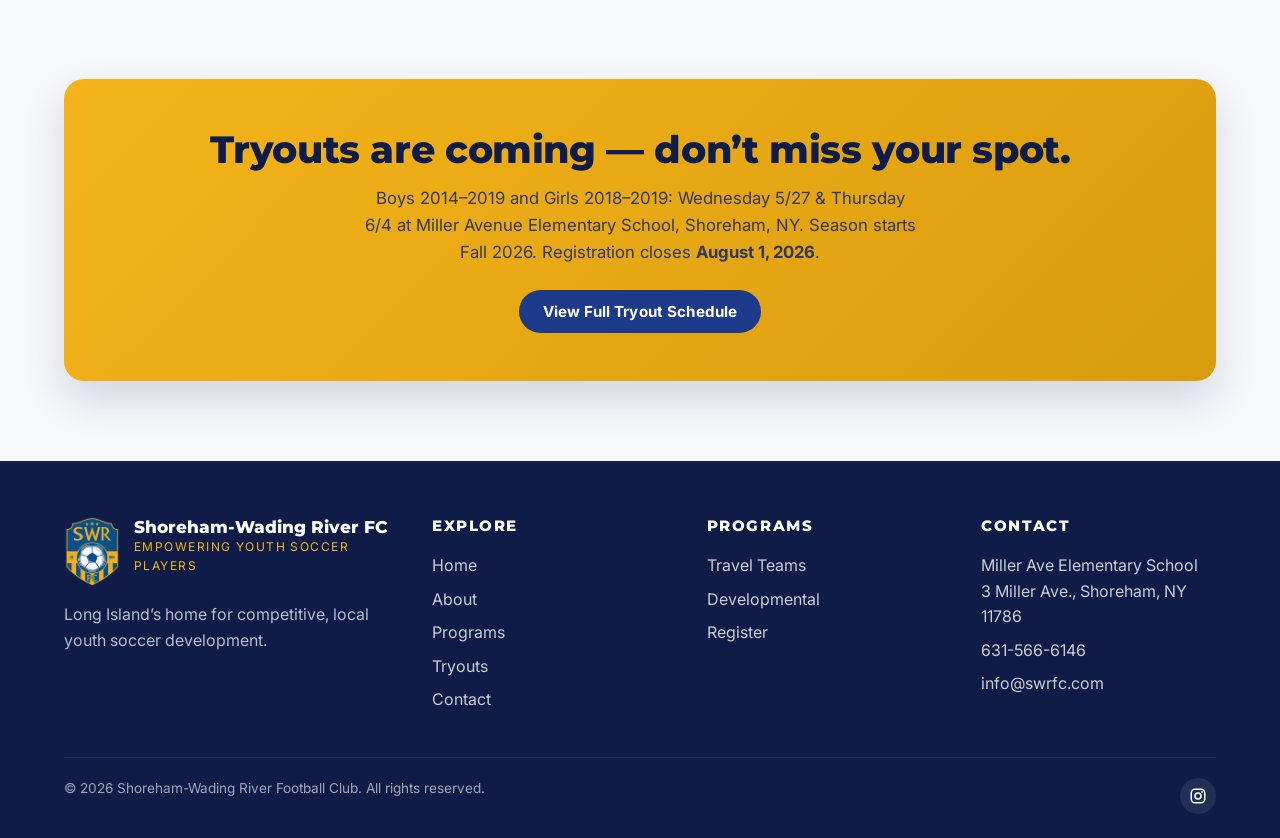
==== commit 64d82e9a: "Update league to EDP, add Futsal631 indoor training + speed/agility, set Fall 2026 season and Aug 1 " ====
--- a/index.html
+++ b/index.html
@@ -89,7 +89,7 @@
               </div>
               <div class="card-body">
                 <h3>Travel Teams</h3>
-                <p>Boys &amp; girls birth years 2014–2019 competing in LIJSL travel league play with dedicated coaching, weekly trainings, and a full game schedule.</p>
+                <p>Boys &amp; girls birth years 2014–2019 competing in EDP travel league play with dedicated coaching, weekly trainings, and a full game schedule.</p>
                 <span class="more">Learn more →</span>
               </div>
             </a>
@@ -112,27 +112,27 @@
           <article class="card">
             <a class="card-link" href="tryouts.html">
               <div class="card-media card-media--photo">
-                <span class="badge">2025–26</span>
+                <span class="badge">2026–27</span>
                 <img src="images/boys_travel.png" alt="SWR FC players gathered on the field at sunset" />
               </div>
               <div class="card-body">
                 <h3>Tryouts</h3>
-                <p>Tryouts for the 2025–26 season run Wednesday 5/27 and Thursday 6/4 at Miller Avenue Elementary School. Boys &amp; girls welcome.</p>
+                <p>Tryouts for the 2026–27 season (starting Fall 2026) run Wednesday 5/27 and Thursday 6/4 at Miller Avenue Elementary School. Boys &amp; girls welcome.</p>
                 <span class="more">See dates →</span>
               </div>
             </a>
           </article>
 
           <article class="card">
-            <a class="card-link" href="tryouts.html">
-              <div class="card-media card-media--photo">
-                <span class="badge">Open Now</span>
+            <a class="card-link" href="programs.html#training">
+              <div class="card-media card-media--photo">
+                <span class="badge">Year-Round</span>
                 <img src="images/girls_travel.png" alt="SWR FC girls travel team" />
               </div>
               <div class="card-body">
-                <h3>Register for Tryouts</h3>
-                <p>Sign up through our official LeagueApps portal to secure your spot for the upcoming season.</p>
-                <span class="more">Register →</span>
+                <h3>Indoor &amp; Athletic Training</h3>
+                <p>Winter indoor sessions at Futsal631 plus dedicated speed &amp; agility training keep our players sharp year-round.</p>
+                <span class="more">Learn more →</span>
               </div>
             </a>
           </article>
@@ -203,7 +203,7 @@
       <div class="container">
         <div class="cta-banner">
           <h2>Tryouts are coming &mdash; don&rsquo;t miss your spot.</h2>
-          <p>Boys 2014–2019 and Girls 2018–2019: Wednesday 5/27 &amp; Thursday 6/4 at Miller Avenue Elementary School, Shoreham, NY.</p>
+          <p>Boys 2014–2019 and Girls 2018–2019: Wednesday 5/27 &amp; Thursday 6/4 at Miller Avenue Elementary School, Shoreham, NY. Season starts Fall 2026. Registration closes <strong>August 1, 2026</strong>.</p>
           <a href="tryouts.html" class="btn btn-secondary">View Full Tryout Schedule</a>
         </div>
       </div>
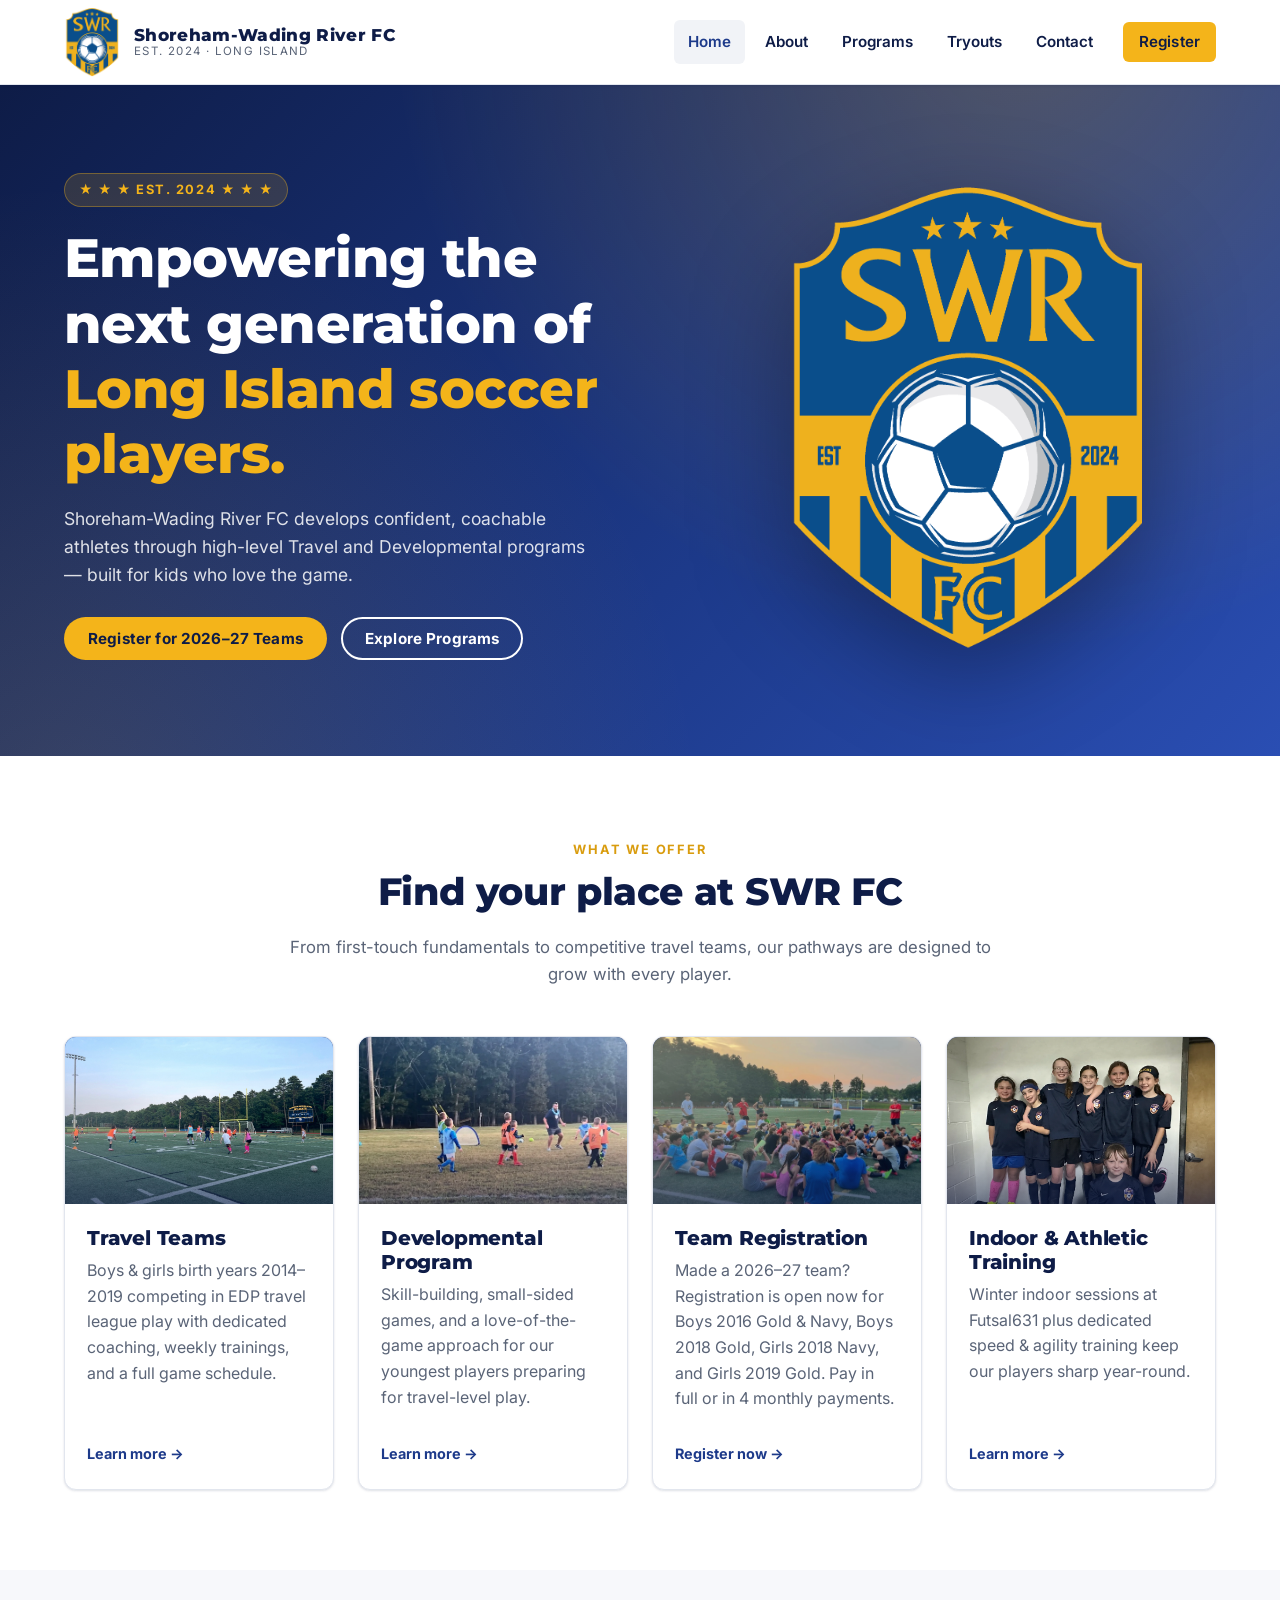
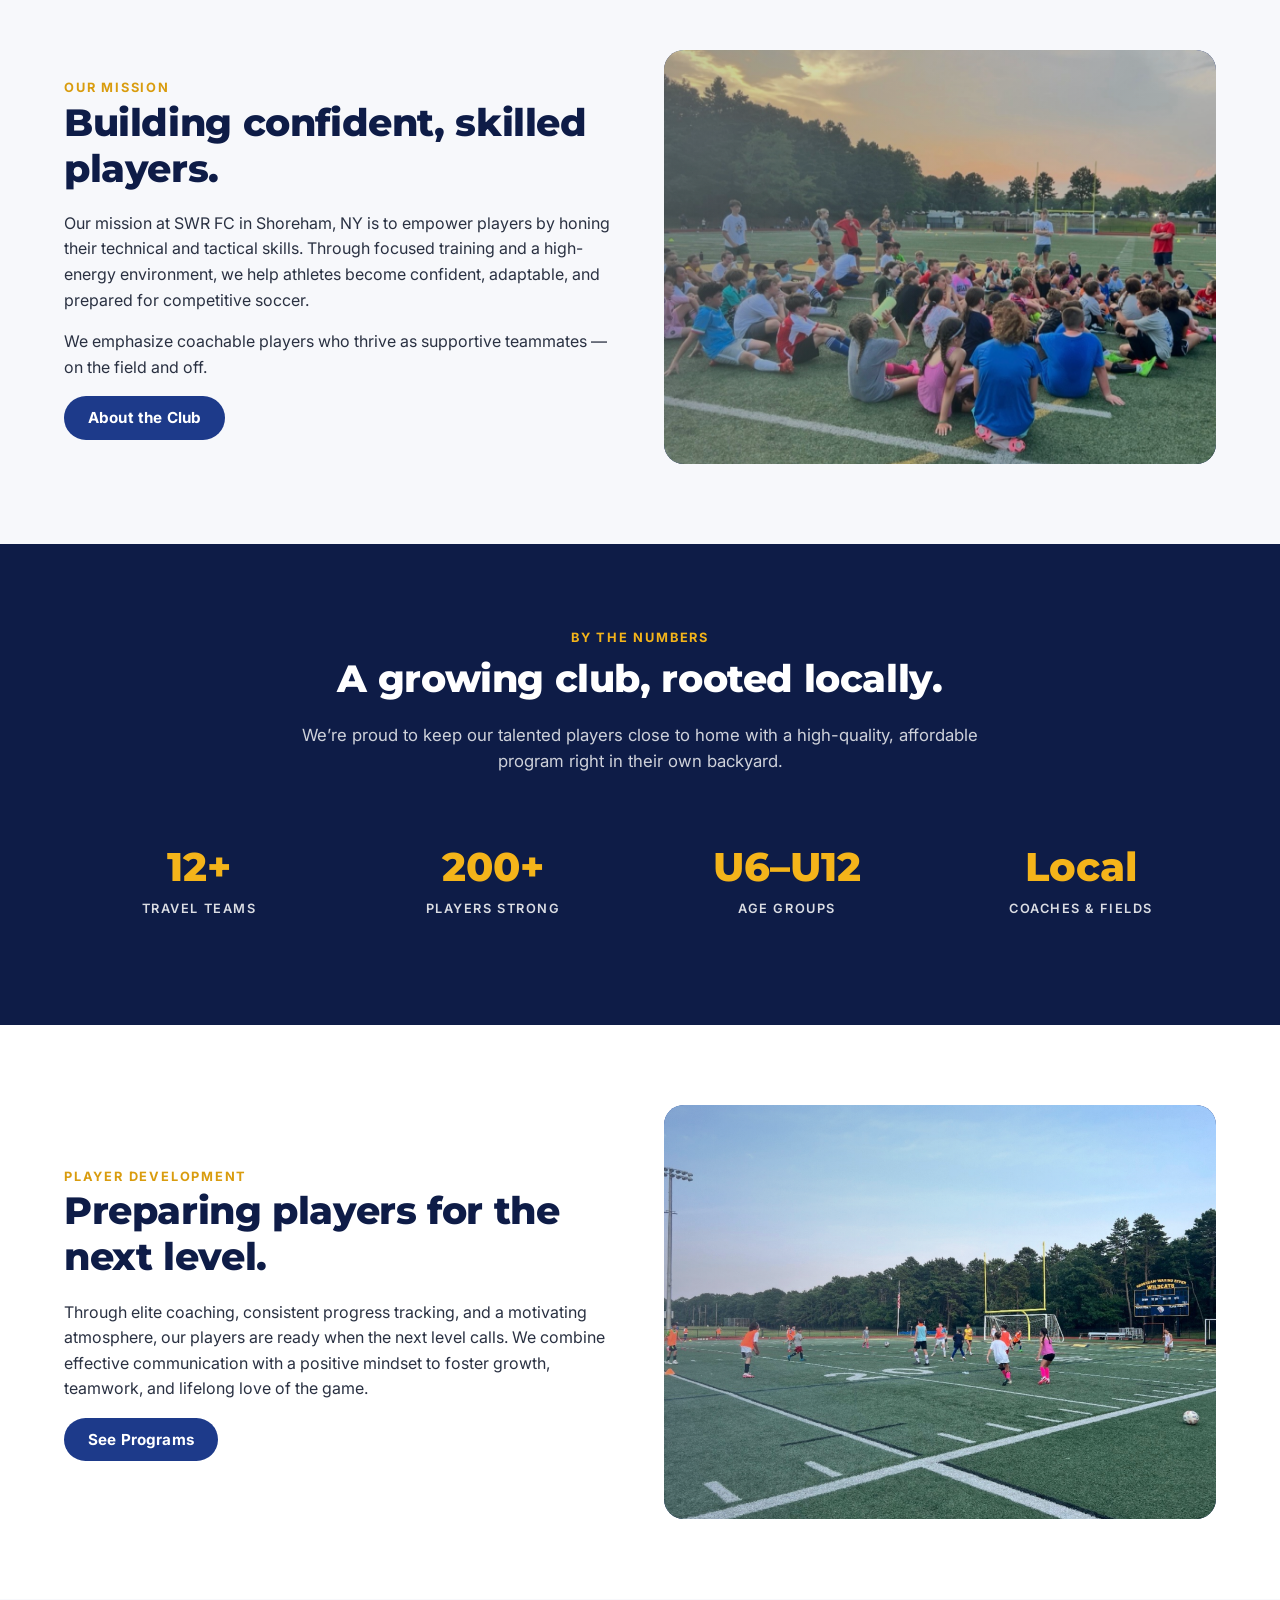
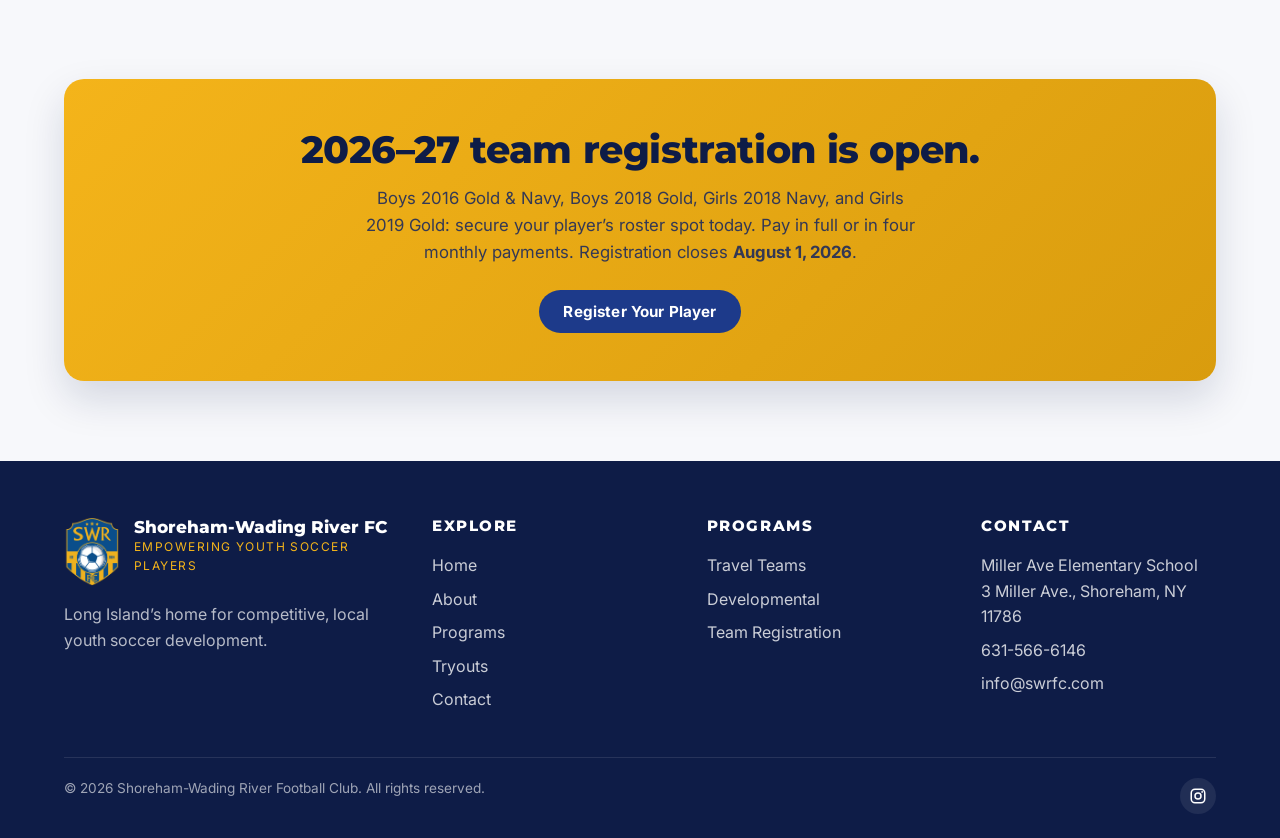
==== commit 8c7c48d8: "registrations" ====
--- a/index.html
+++ b/index.html
@@ -44,7 +44,7 @@
         <a href="programs.html">Programs</a>
         <a href="tryouts.html">Tryouts</a>
         <a href="contact.html">Contact</a>
-        <a class="btn btn-primary" href="tryouts.html">Register</a>
+        <a class="btn btn-primary" href="register.html">Register</a>
       </nav>
     </div>
   </header>
@@ -61,7 +61,7 @@
             Shoreham-Wading River FC develops confident, coachable athletes through high-level Travel and Developmental programs &mdash; built for kids who love the game.
           </p>
           <div class="hero-cta">
-            <a class="btn btn-primary" href="tryouts.html">View Tryout Schedule</a>
+            <a class="btn btn-primary" href="register.html">Register for 2026–27 Teams</a>
             <a class="btn btn-outline" href="programs.html">Explore Programs</a>
           </div>
         </div>
@@ -110,15 +110,15 @@
           </article>
 
           <article class="card">
-            <a class="card-link" href="tryouts.html">
+            <a class="card-link" href="register.html">
               <div class="card-media card-media--photo">
                 <span class="badge">2026–27</span>
                 <img src="images/boys_travel.png" alt="SWR FC players gathered on the field at sunset" />
               </div>
               <div class="card-body">
-                <h3>Tryouts</h3>
-                <p>Tryouts for the 2026–27 season (starting Fall 2026) run Wednesday 5/27 and Thursday 6/4 at Miller Avenue Elementary School. Boys &amp; girls welcome.</p>
-                <span class="more">See dates →</span>
+                <h3>Team Registration</h3>
+                <p>Made a 2026–27 team? Registration is open now for Boys 2016 Gold &amp; Navy, Boys 2018 Gold, Girls 2018 Navy, and Girls 2019 Gold. Pay in full or in 4 monthly payments.</p>
+                <span class="more">Register now →</span>
               </div>
             </a>
           </article>
@@ -202,9 +202,9 @@
     <section class="section section--muted">
       <div class="container">
         <div class="cta-banner">
-          <h2>Tryouts are coming &mdash; don&rsquo;t miss your spot.</h2>
-          <p>Boys 2014–2019 and Girls 2018–2019: Wednesday 5/27 &amp; Thursday 6/4 at Miller Avenue Elementary School, Shoreham, NY. Season starts Fall 2026. Registration closes <strong>August 1, 2026</strong>.</p>
-          <a href="tryouts.html" class="btn btn-secondary">View Full Tryout Schedule</a>
+          <h2>2026&ndash;27 team registration is open.</h2>
+          <p>Boys 2016 Gold &amp; Navy, Boys 2018 Gold, Girls 2018 Navy, and Girls 2019 Gold: secure your player&rsquo;s roster spot today. Pay in full or in four monthly payments. Registration closes <strong>August 1, 2026</strong>.</p>
+          <a href="register.html" class="btn btn-secondary">Register Your Player</a>
         </div>
       </div>
     </section>
@@ -242,7 +242,7 @@
           <ul>
             <li><a href="programs.html#travel">Travel Teams</a></li>
             <li><a href="programs.html#developmental">Developmental</a></li>
-            <li><a href="tryouts.html">Register</a></li>
+            <li><a href="register.html">Team Registration</a></li>
           </ul>
         </div>
 
--- a/css/styles.css
+++ b/css/styles.css
@@ -549,6 +549,104 @@
 .age-chip--girls span { color: var(--navy); }
 
 /* ==========================================================================
+   Team registration page (2026–27)
+   ========================================================================== */
+.register-grid--teams { max-width: 1160px; }
+
+.team-swatch {
+  display: inline-block;
+  width: 13px;
+  height: 13px;
+  border-radius: 50%;
+  margin-right: 9px;
+  vertical-align: baseline;
+}
+.team-swatch--gold { background: var(--gold); box-shadow: inset 0 0 0 2px var(--gold-dark); }
+.team-swatch--navy { background: var(--navy); box-shadow: inset 0 0 0 2px var(--navy-deep); }
+
+.register-price-row {
+  display: flex;
+  align-items: baseline;
+  gap: 10px;
+  flex-wrap: wrap;
+  margin: 2px 0 16px;
+}
+.register-price {
+  font-family: var(--font-display);
+  font-size: 2rem;
+  font-weight: 800;
+  color: var(--navy-deep);
+  line-height: 1;
+}
+.register-price-note { color: var(--gray-600); font-size: .9rem; font-weight: 600; }
+
+.register-foot-note {
+  text-align: center;
+  color: var(--gray-600);
+  font-size: .95rem;
+  max-width: 640px;
+  margin: 28px auto 0;
+}
+.register-foot-note a { font-weight: 700; }
+
+/* Numbered "how it works" steps */
+.steps {
+  display: grid;
+  grid-template-columns: repeat(auto-fit, minmax(240px, 1fr));
+  gap: 24px;
+  max-width: 1000px;
+  margin: 0 auto;
+}
+.step {
+  background: var(--white);
+  border: 1px solid var(--gray-200);
+  border-radius: var(--radius);
+  padding: 28px;
+  box-shadow: var(--shadow-sm);
+}
+.step-num {
+  display: inline-flex;
+  align-items: center;
+  justify-content: center;
+  width: 40px;
+  height: 40px;
+  border-radius: 50%;
+  background: var(--gold);
+  color: var(--navy-deep);
+  font-family: var(--font-display);
+  font-weight: 800;
+  font-size: 1.1rem;
+  margin-bottom: 14px;
+}
+.step h3 { font-size: 1.1rem; margin-bottom: 6px; }
+.step p { color: var(--gray-600); font-size: .95rem; margin: 0; }
+
+/* Announcement strip (e.g., tryouts page → registration open) */
+.notice-strip {
+  background: linear-gradient(135deg, var(--gold) 0%, var(--gold-dark) 100%);
+  color: var(--navy-deep);
+}
+.notice-strip .container {
+  display: flex;
+  align-items: center;
+  justify-content: center;
+  gap: 8px;
+  flex-wrap: wrap;
+  padding-top: 13px;
+  padding-bottom: 13px;
+  text-align: center;
+  font-weight: 600;
+  font-size: .98rem;
+}
+.notice-strip a {
+  color: var(--navy-deep);
+  font-weight: 800;
+  text-decoration: underline;
+  text-underline-offset: 3px;
+  white-space: nowrap;
+}
+
+/* ==========================================================================
    Page header (for inner pages)
    ========================================================================== */
 .page-header {
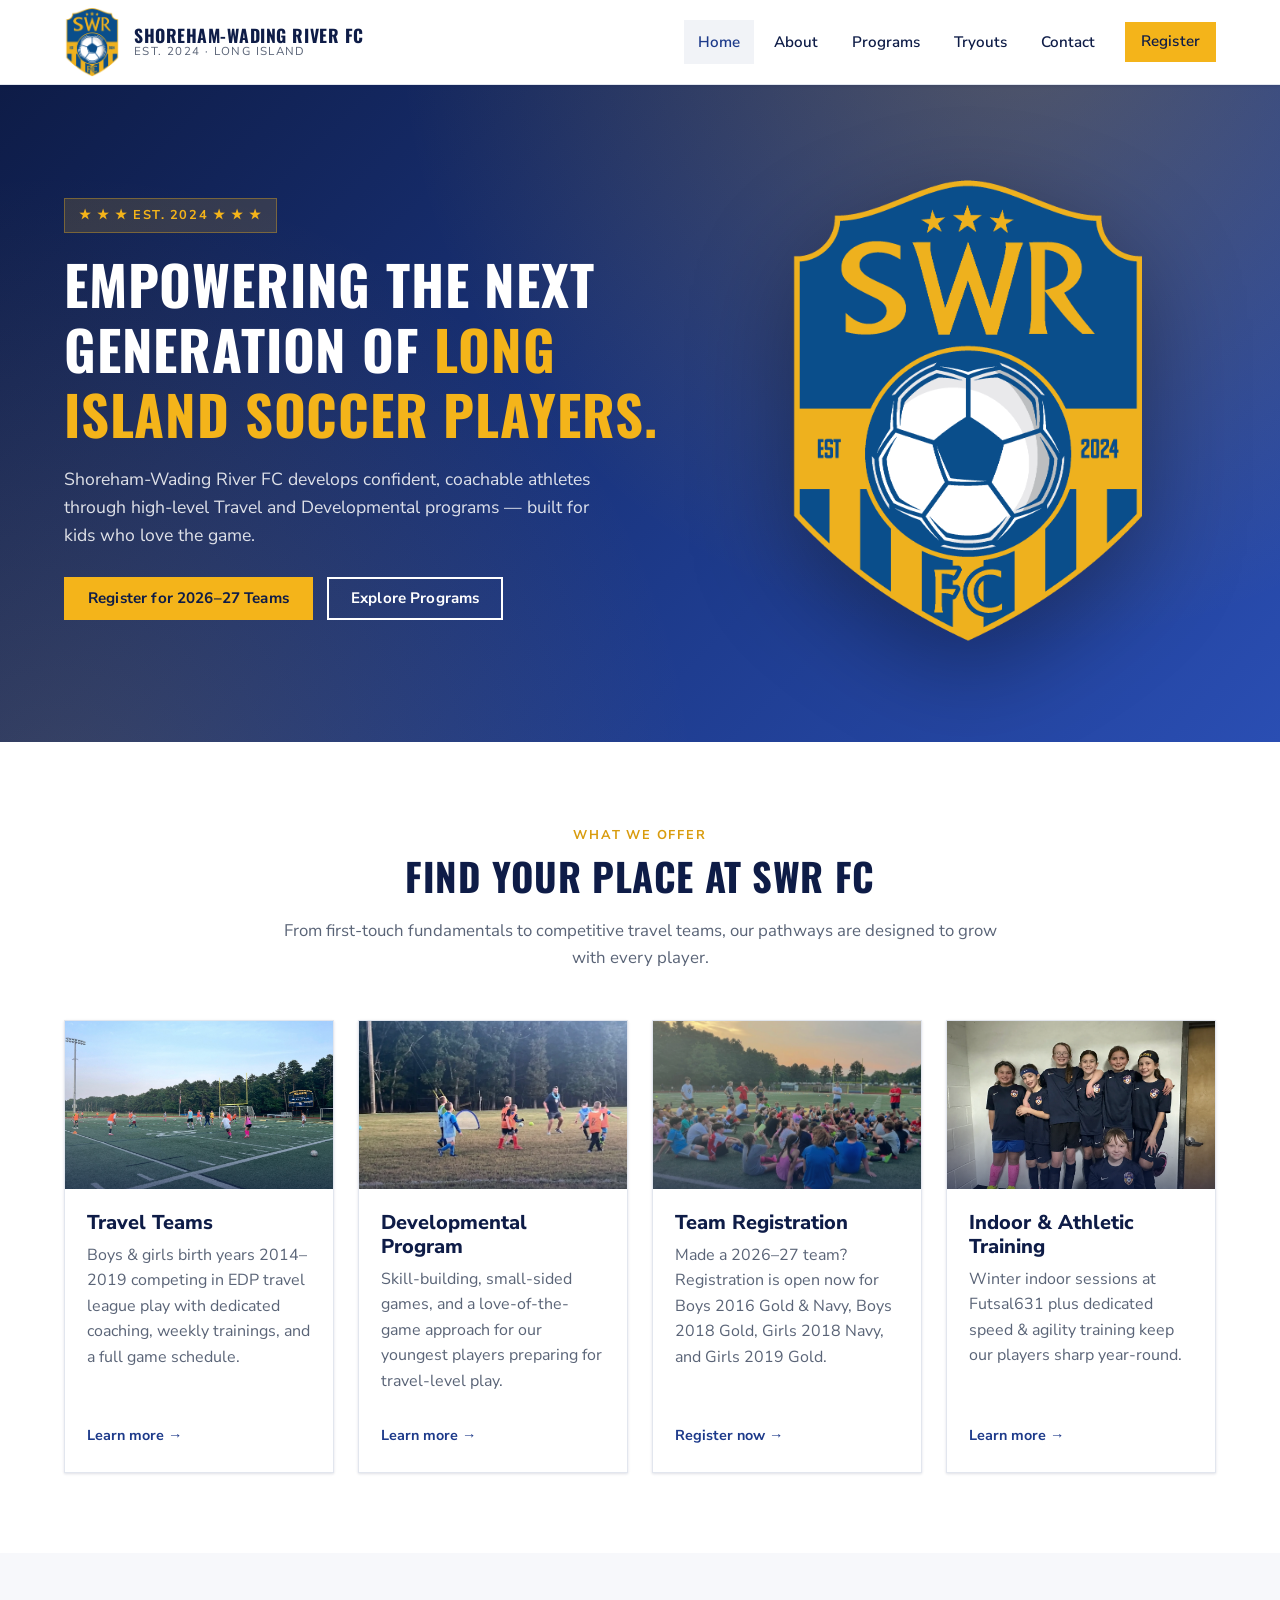
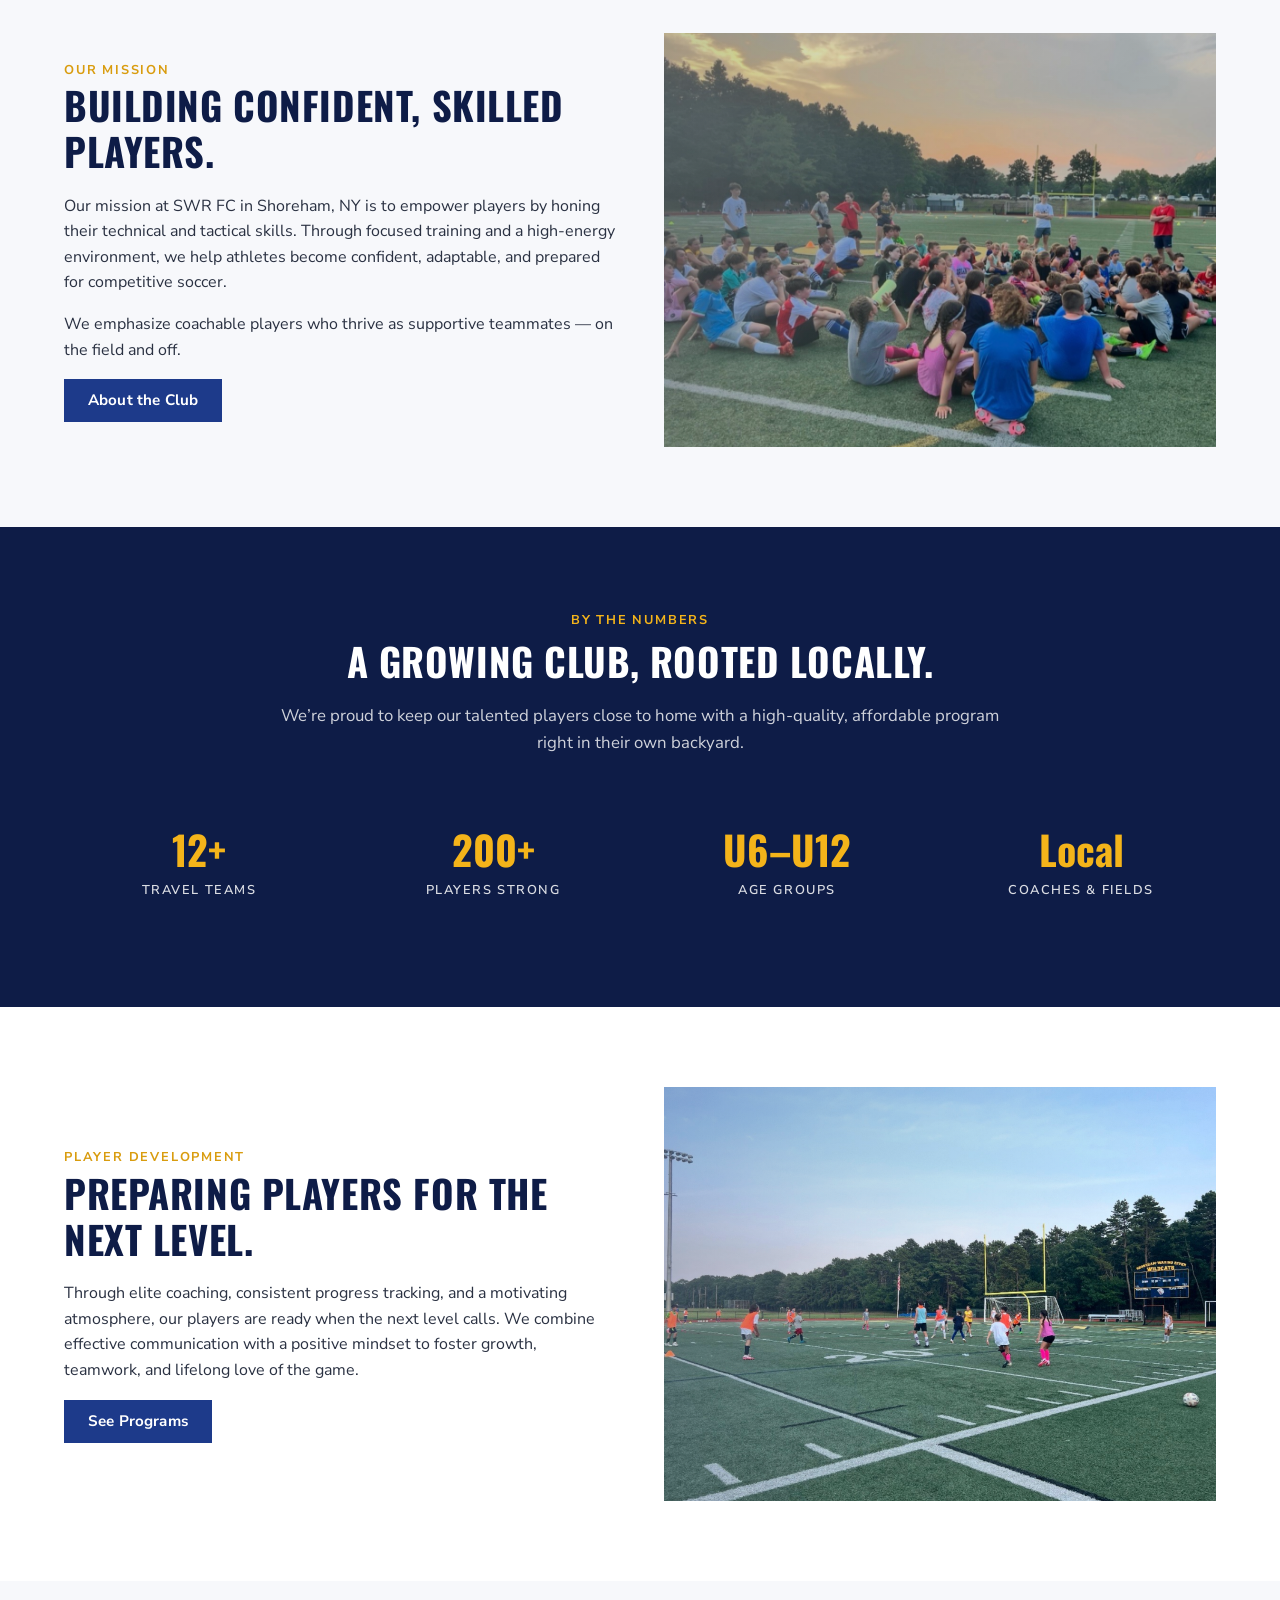
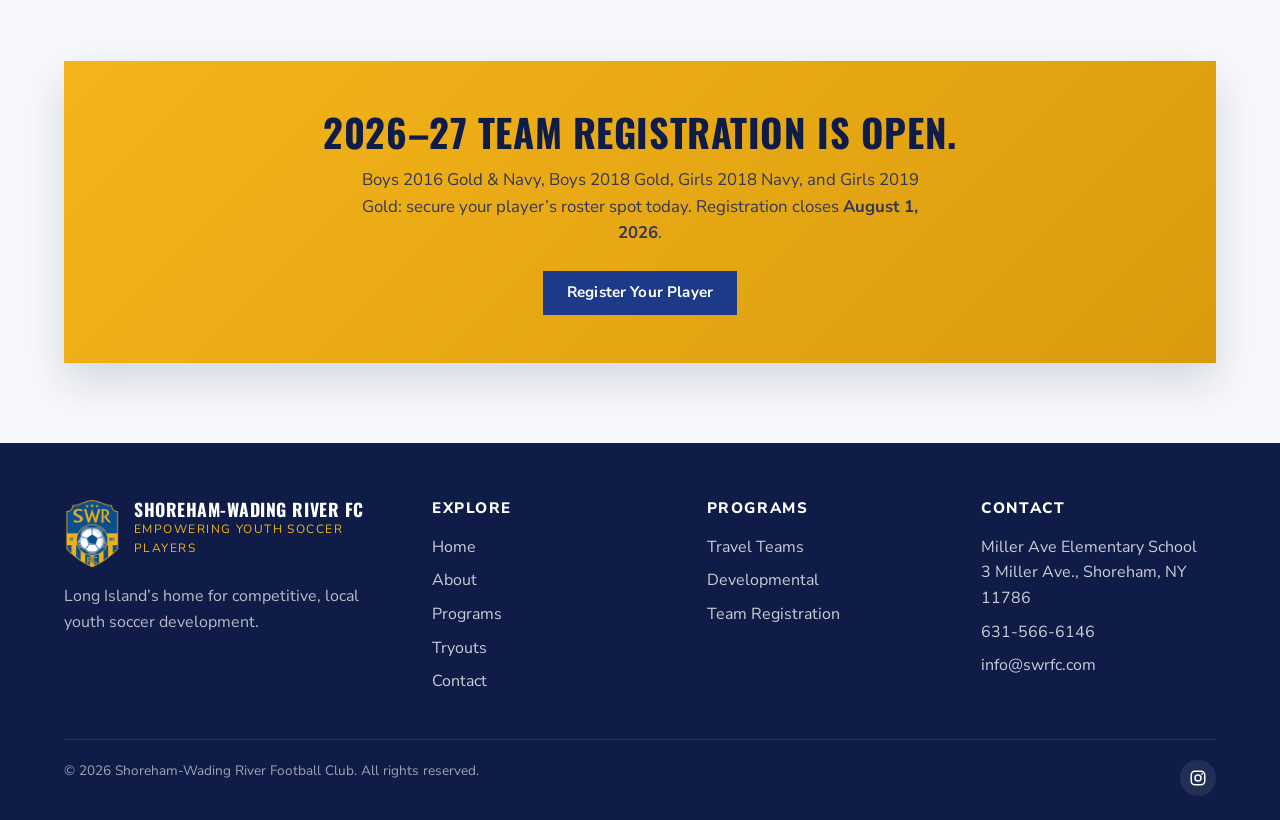
==== commit 9f23abdc: "visual changes" ====
--- a/index.html
+++ b/index.html
@@ -18,7 +18,7 @@
 
   <link rel="preconnect" href="https://fonts.googleapis.com" />
   <link rel="preconnect" href="https://fonts.gstatic.com" crossorigin />
-  <link href="https://fonts.googleapis.com/css2?family=Inter:wght@400;500;600;700&family=Montserrat:wght@600;700;800&display=swap" rel="stylesheet" />
+  <link href="https://fonts.googleapis.com/css2?family=Nunito+Sans:opsz,wght@6..12,400;6..12,600;6..12,700;6..12,800&family=Oswald:wght@500;600;700&display=swap" rel="stylesheet" />
 
   <link rel="stylesheet" href="css/styles.css" />
 </head>
@@ -117,7 +117,7 @@
               </div>
               <div class="card-body">
                 <h3>Team Registration</h3>
-                <p>Made a 2026–27 team? Registration is open now for Boys 2016 Gold &amp; Navy, Boys 2018 Gold, Girls 2018 Navy, and Girls 2019 Gold. Pay in full or in 4 monthly payments.</p>
+                <p>Made a 2026–27 team? Registration is open now for Boys 2016 Gold &amp; Navy, Boys 2018 Gold, Girls 2018 Navy, and Girls 2019 Gold.</p>
                 <span class="more">Register now →</span>
               </div>
             </a>
@@ -203,7 +203,7 @@
       <div class="container">
         <div class="cta-banner">
           <h2>2026&ndash;27 team registration is open.</h2>
-          <p>Boys 2016 Gold &amp; Navy, Boys 2018 Gold, Girls 2018 Navy, and Girls 2019 Gold: secure your player&rsquo;s roster spot today. Pay in full or in four monthly payments. Registration closes <strong>August 1, 2026</strong>.</p>
+          <p>Boys 2016 Gold &amp; Navy, Boys 2018 Gold, Girls 2018 Navy, and Girls 2019 Gold: secure your player&rsquo;s roster spot today. Registration closes <strong>August 1, 2026</strong>.</p>
           <a href="register.html" class="btn btn-secondary">Register Your Player</a>
         </div>
       </div>
--- a/css/styles.css
+++ b/css/styles.css
@@ -20,9 +20,10 @@
   --gray-800: #2a3142;
   --text: #1c2333;
 
-  --radius-sm: 6px;
-  --radius: 12px;
-  --radius-lg: 20px;
+  /* Sharp, squared-off corners (bwgottschee.org-style) */
+  --radius-sm: 0;
+  --radius: 0;
+  --radius-lg: 0;
 
   --shadow-sm: 0 1px 2px rgba(14, 28, 71, 0.06), 0 1px 3px rgba(14, 28, 71, 0.08);
   --shadow: 0 6px 18px rgba(14, 28, 71, 0.08), 0 2px 6px rgba(14, 28, 71, 0.05);
@@ -31,8 +32,8 @@
   --container: 1200px;
   --header-h: 84px;
 
-  --font-sans: 'Inter', 'Segoe UI', -apple-system, BlinkMacSystemFont, Roboto, Helvetica, Arial, sans-serif;
-  --font-display: 'Montserrat', 'Inter', 'Segoe UI', sans-serif;
+  --font-sans: 'Nunito Sans', 'Segoe UI', -apple-system, BlinkMacSystemFont, Roboto, Helvetica, Arial, sans-serif;
+  --font-display: 'Oswald', 'Arial Narrow', sans-serif;
 }
 
 /* Reset */
@@ -54,12 +55,22 @@
 button { font: inherit; cursor: pointer; }
 
 h1, h2, h3, h4 {
-  font-family: var(--font-display);
   color: var(--navy-deep);
   line-height: 1.2;
   margin: 0 0 .5em;
+}
+/* Big headings: condensed, bold, uppercase — bwgottschee.org-style */
+h1, h2 {
+  font-family: var(--font-display);
+  font-weight: 700;
+  text-transform: uppercase;
+  letter-spacing: .015em;
+}
+/* Sub-headings stay in the body face, extra bold */
+h3, h4 {
+  font-family: var(--font-sans);
   font-weight: 800;
-  letter-spacing: -.01em;
+  letter-spacing: 0;
 }
 h1 { font-size: clamp(2rem, 4.6vw, 3.4rem); }
 h2 { font-size: clamp(1.6rem, 3.2vw, 2.4rem); }
@@ -100,7 +111,7 @@
 }
 .brand img { width: 56px; height: auto; }
 .brand-text { display: flex; flex-direction: column; line-height: 1.1; }
-.brand-text .name { font-family: var(--font-display); font-weight: 800; font-size: 1.05rem; color: var(--navy-deep); letter-spacing: .02em; }
+.brand-text .name { font-family: var(--font-display); font-weight: 700; font-size: 1.1rem; color: var(--navy-deep); letter-spacing: .03em; text-transform: uppercase; }
 .brand-text .tagline { font-size: .72rem; color: var(--gray-600); text-transform: uppercase; letter-spacing: .12em; }
 
 .nav {
@@ -148,7 +159,7 @@
     box-shadow: var(--shadow);
   }
   .nav.open { transform: translateY(0); }
-  .nav a { padding: 14px 12px; border-radius: 8px; }
+  .nav a { padding: 14px 12px; border-radius: 0; }
   .nav a + a { border-top: 1px solid var(--gray-100); }
   .nav .btn { margin: 12px 0 0; text-align: center; justify-content: center; }
   .menu-toggle { display: inline-flex; }
@@ -163,7 +174,7 @@
   justify-content: center;
   gap: 8px;
   padding: 12px 22px;
-  border-radius: 999px;
+  border-radius: 0;
   font-weight: 700;
   font-size: .95rem;
   letter-spacing: .01em;
@@ -212,7 +223,7 @@
   background: rgba(244, 180, 26, .15);
   color: var(--gold);
   border: 1px solid rgba(244, 180, 26, .35);
-  border-radius: 999px;
+  border-radius: 0;
   font-size: .8rem;
   font-weight: 700;
   letter-spacing: .12em;
@@ -313,7 +324,7 @@
   letter-spacing: .08em;
   text-transform: uppercase;
   padding: 5px 11px;
-  border-radius: 999px;
+  border-radius: 0;
 }
 .card-media .icon {
   font-size: 4rem;
@@ -491,7 +502,7 @@
   letter-spacing: .14em;
   text-transform: uppercase;
   padding: 5px 12px;
-  border-radius: 999px;
+  border-radius: 0;
   margin-bottom: 12px;
 }
 .register-card--girls .register-badge { background: var(--navy); color: var(--white); }
@@ -564,22 +575,6 @@
 .team-swatch--gold { background: var(--gold); box-shadow: inset 0 0 0 2px var(--gold-dark); }
 .team-swatch--navy { background: var(--navy); box-shadow: inset 0 0 0 2px var(--navy-deep); }
 
-.register-price-row {
-  display: flex;
-  align-items: baseline;
-  gap: 10px;
-  flex-wrap: wrap;
-  margin: 2px 0 16px;
-}
-.register-price {
-  font-family: var(--font-display);
-  font-size: 2rem;
-  font-weight: 800;
-  color: var(--navy-deep);
-  line-height: 1;
-}
-.register-price-note { color: var(--gray-600); font-size: .9rem; font-weight: 600; }
-
 .register-foot-note {
   text-align: center;
   color: var(--gray-600);
@@ -610,7 +605,7 @@
   justify-content: center;
   width: 40px;
   height: 40px;
-  border-radius: 50%;
+  border-radius: 0;
   background: var(--gold);
   color: var(--navy-deep);
   font-family: var(--font-display);
@@ -696,7 +691,7 @@
   letter-spacing: .12em;
   text-transform: uppercase;
   padding: 5px 11px;
-  border-radius: 999px;
+  border-radius: 0;
   margin-bottom: 16px;
 }
 .program h3 { color: var(--navy-deep); margin-bottom: 8px; }
@@ -747,7 +742,7 @@
   width: 100%;
   padding: 12px 14px;
   border: 1px solid var(--gray-200);
-  border-radius: 8px;
+  border-radius: 0;
   font: inherit;
   background: var(--white);
   color: var(--text);
@@ -801,7 +796,7 @@
 }
 .footer-brand { display: flex; gap: 14px; align-items: flex-start; margin-bottom: 16px; }
 .footer-brand img { width: 56px; }
-.footer-brand .name { font-family: var(--font-display); color: var(--white); font-weight: 800; font-size: 1.05rem; line-height: 1.2; }
+.footer-brand .name { font-family: var(--font-display); color: var(--white); font-weight: 700; font-size: 1.1rem; line-height: 1.2; text-transform: uppercase; letter-spacing: .03em; }
 .footer-brand .tagline { color: var(--gold); font-size: .75rem; text-transform: uppercase; letter-spacing: .12em; }
 .site-footer h4 { color: var(--white); font-size: .95rem; margin-bottom: 14px; text-transform: uppercase; letter-spacing: .1em; }
 .site-footer ul { list-style: none; padding: 0; margin: 0; }
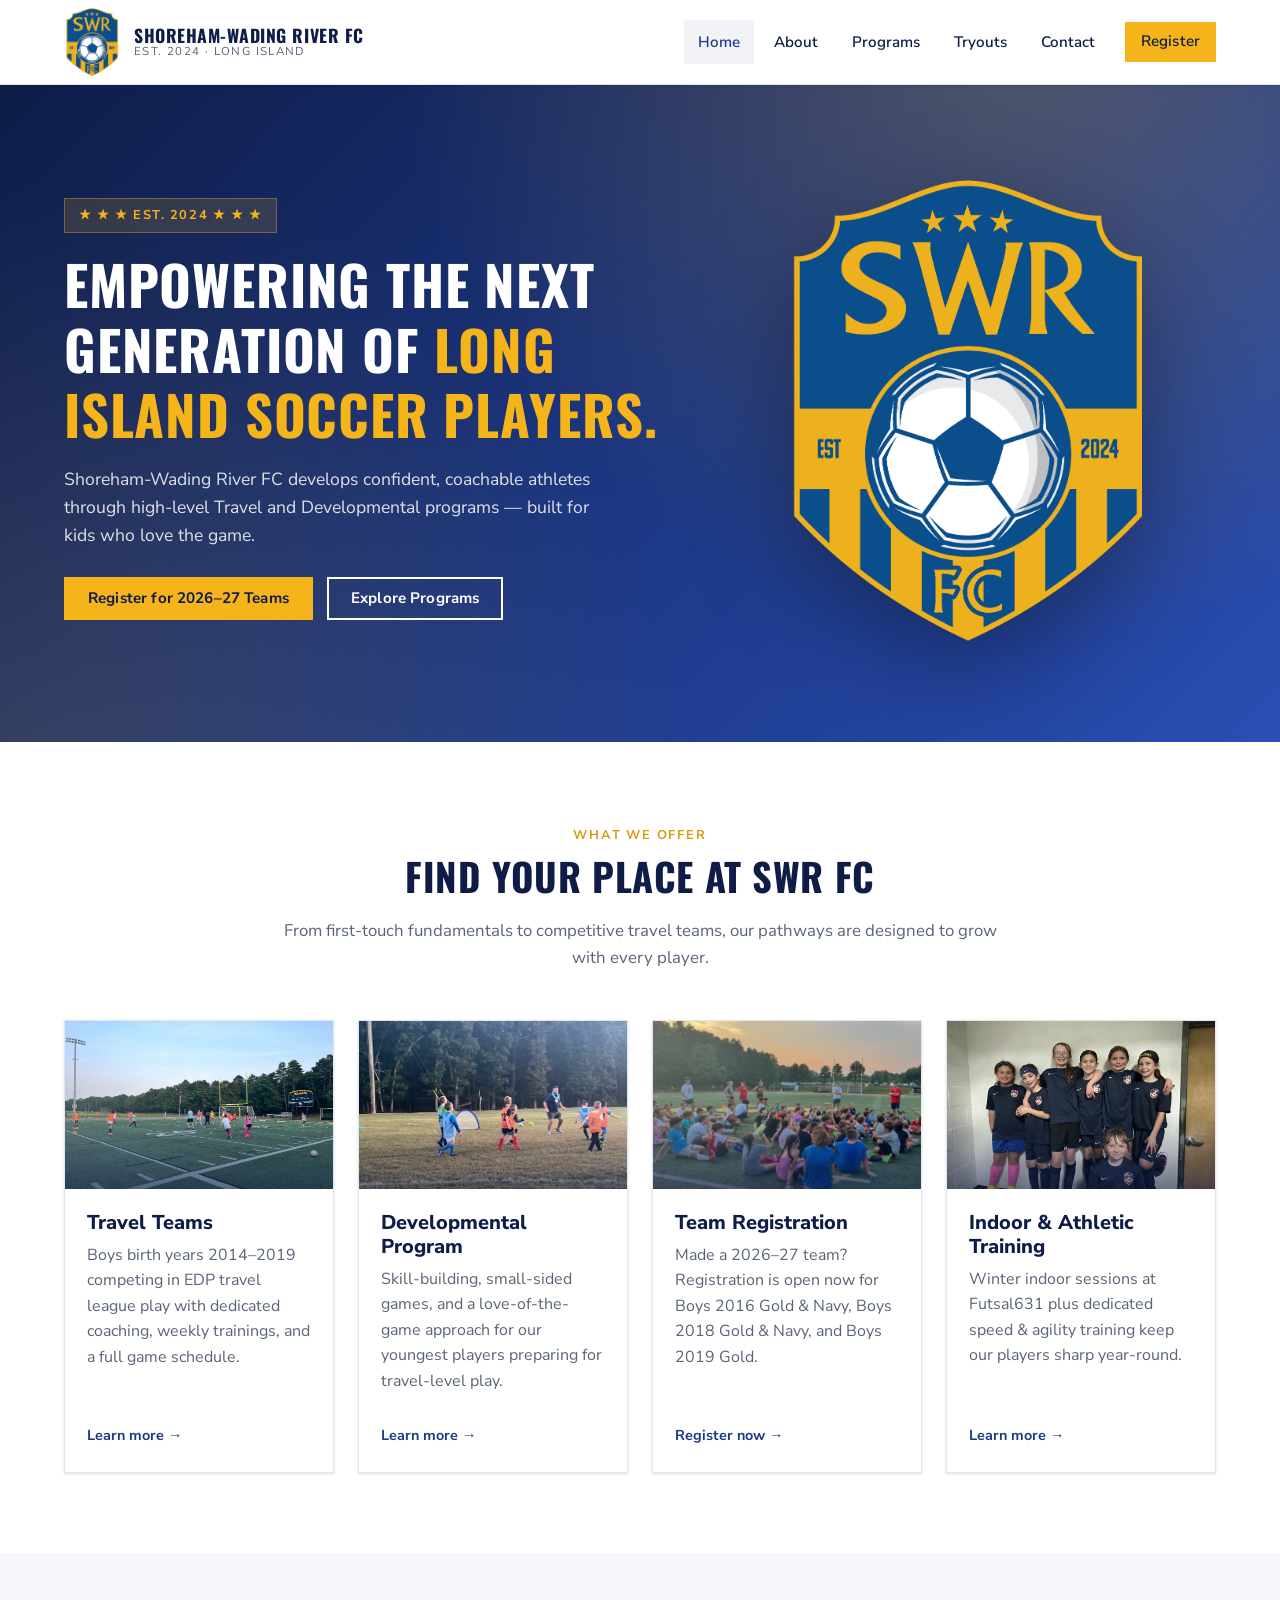
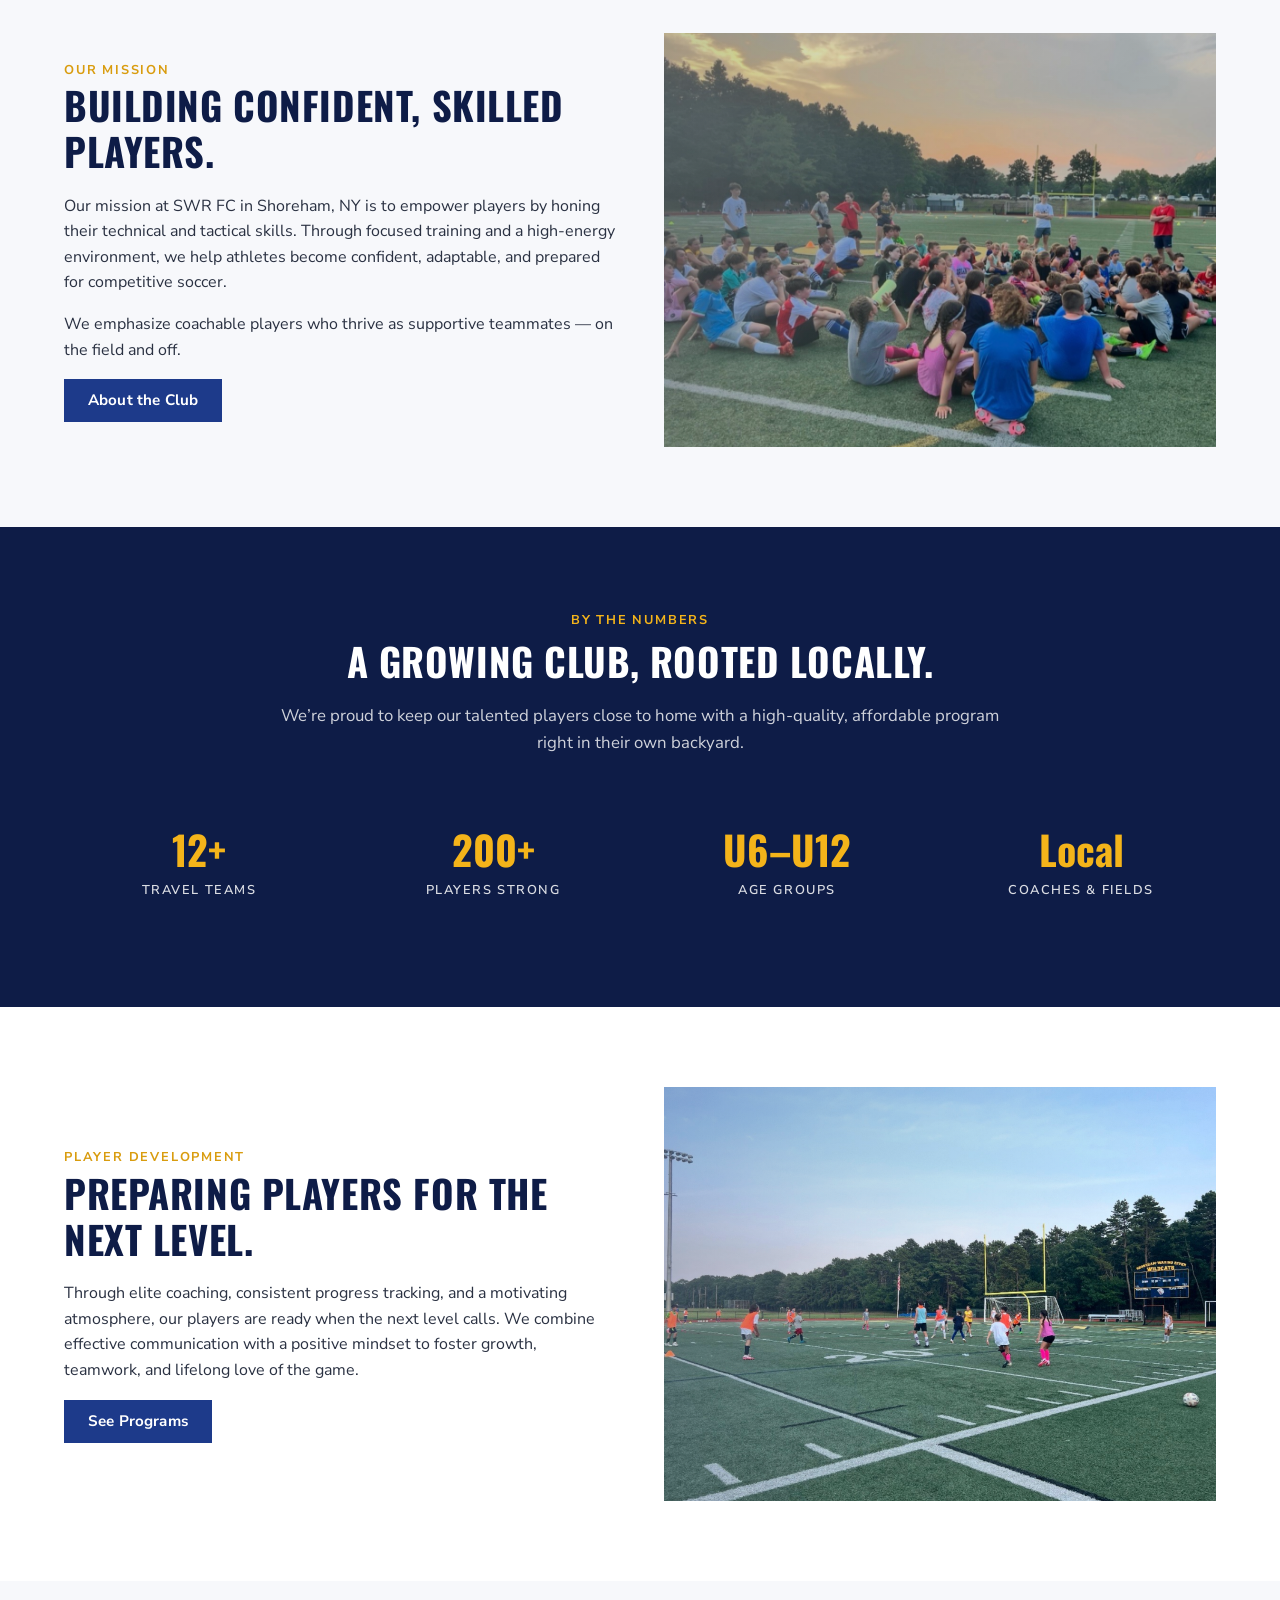
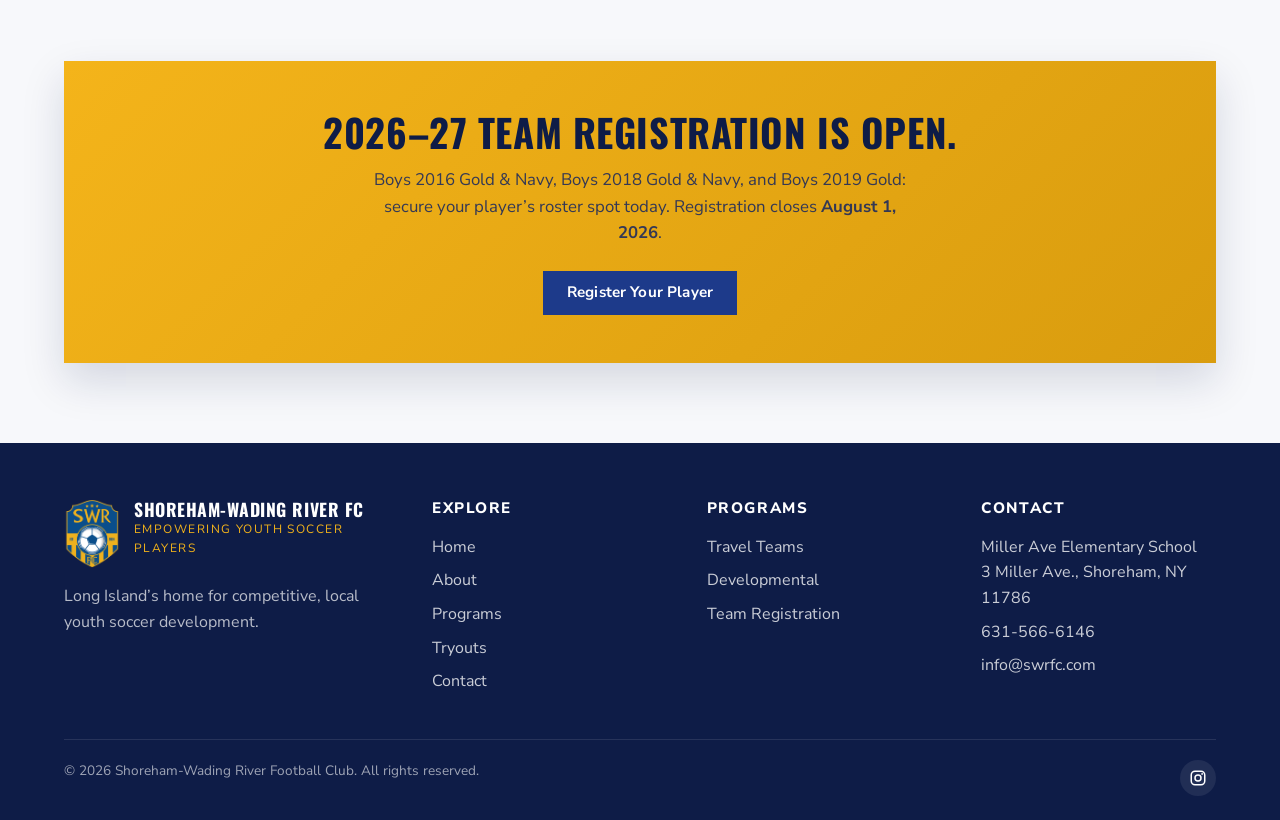
==== commit 43fb10cd: "boys only now" ====
--- a/index.html
+++ b/index.html
@@ -89,7 +89,7 @@
               </div>
               <div class="card-body">
                 <h3>Travel Teams</h3>
-                <p>Boys &amp; girls birth years 2014–2019 competing in EDP travel league play with dedicated coaching, weekly trainings, and a full game schedule.</p>
+                <p>Boys birth years 2014–2019 competing in EDP travel league play with dedicated coaching, weekly trainings, and a full game schedule.</p>
                 <span class="more">Learn more →</span>
               </div>
             </a>
@@ -117,7 +117,7 @@
               </div>
               <div class="card-body">
                 <h3>Team Registration</h3>
-                <p>Made a 2026–27 team? Registration is open now for Boys 2016 Gold &amp; Navy, Boys 2018 Gold, Girls 2018 Navy, and Girls 2019 Gold.</p>
+                <p>Made a 2026–27 team? Registration is open now for Boys 2016 Gold &amp; Navy, Boys 2018 Gold &amp; Navy, and Boys 2019 Gold.</p>
                 <span class="more">Register now →</span>
               </div>
             </a>
@@ -127,7 +127,7 @@
             <a class="card-link" href="programs.html#training">
               <div class="card-media card-media--photo">
                 <span class="badge">Year-Round</span>
-                <img src="images/girls_travel.png" alt="SWR FC girls travel team" />
+                <img src="images/girls_travel.png" alt="SWR FC players training together" />
               </div>
               <div class="card-body">
                 <h3>Indoor &amp; Athletic Training</h3>
@@ -203,7 +203,7 @@
       <div class="container">
         <div class="cta-banner">
           <h2>2026&ndash;27 team registration is open.</h2>
-          <p>Boys 2016 Gold &amp; Navy, Boys 2018 Gold, Girls 2018 Navy, and Girls 2019 Gold: secure your player&rsquo;s roster spot today. Registration closes <strong>August 1, 2026</strong>.</p>
+          <p>Boys 2016 Gold &amp; Navy, Boys 2018 Gold &amp; Navy, and Boys 2019 Gold: secure your player&rsquo;s roster spot today. Registration closes <strong>August 1, 2026</strong>.</p>
           <a href="register.html" class="btn btn-secondary">Register Your Player</a>
         </div>
       </div>
--- a/css/styles.css
+++ b/css/styles.css
@@ -489,7 +489,7 @@
   transition: transform .2s ease, box-shadow .2s ease;
 }
 .register-card:hover { transform: translateY(-4px); box-shadow: var(--shadow-lg); }
-.register-card--girls { border-top-color: var(--navy); }
+.register-card--girls, .register-card--navy { border-top-color: var(--navy); }
 .register-card-top { margin-bottom: 18px; }
 .register-card h3 { color: var(--navy-deep); margin-bottom: 8px; font-size: 1.5rem; }
 .register-card p { color: var(--gray-600); margin: 0; }
@@ -505,7 +505,7 @@
   border-radius: 0;
   margin-bottom: 12px;
 }
-.register-card--girls .register-badge { background: var(--navy); color: var(--white); }
+.register-card--girls .register-badge, .register-card--navy .register-badge { background: var(--navy); color: var(--white); }
 .register-meta { list-style: none; padding: 0; margin: 0 0 24px; }
 .register-meta li {
   display: flex;
